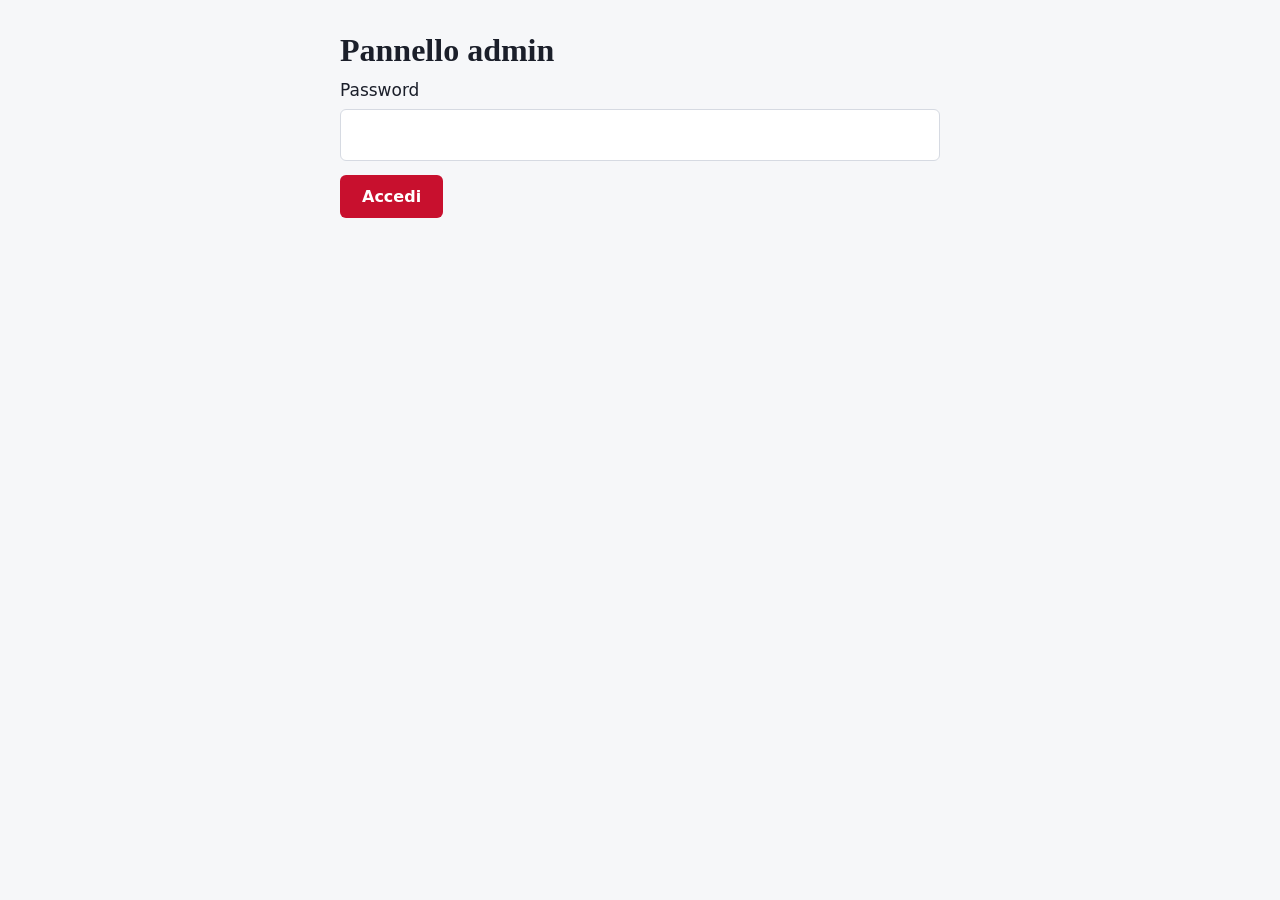
==== admin.html @ 98300fef "Add files via upload" ====
<!DOCTYPE html>
<html lang="it"><head><meta charset="utf-8">
<meta name="viewport" content="width=device-width,initial-scale=1">
<meta name="robots" content="noindex">
<title>Pannello admin</title><link rel="stylesheet" href="style.css"></head>
<body><main>
<h1>Pannello admin</h1>
<section id="login">
  <label for="pw">Password</label>
  <input id="pw" type="password" autocomplete="current-password">
  <button id="enter">Accedi</button>
  <div id="loginMsg" aria-live="polite"></div>
</section>
<section id="panel" hidden>
  <label for="code">Codice da verificare</label>
  <input id="code" type="text" autocomplete="off" placeholder="XXXX-XXXX">
  <button id="check">Verifica e segna come usato</button>
  <div id="res" aria-live="polite"></div>
</section>
</main>
<script>
const API = "https://steep-haze-2da0.cloudflare-vbmev.workers.dev"; // <-- il tuo URL Worker
const $ = (id) => document.getElementById(id);
let password = "";
const call = (path, body) => fetch(API + path, {
  method: body ? "POST" : "GET",
  headers: { "Authorization": "Bearer " + password, "Content-Type": "application/json" },
  body: body ? JSON.stringify(body) : undefined });
const show = (el, cls, text) => { el.innerHTML = `<p class="msg ${cls}"></p>`; el.firstChild.textContent = text; };

$("enter").onclick = async () => {
  password = $("pw").value;
  try {
    const r = await call("/api/admin/check");
    if (!r.ok) return show($("loginMsg"), "ko", "Password errata.");
    $("login").hidden = true; $("panel").hidden = false;
    $("code").value = decodeURIComponent(location.hash.slice(1)); // precompilato dal QR
  } catch { show($("loginMsg"), "ko", "Server non raggiungibile."); }
};
$("pw").onkeydown = (e) => { if (e.key === "Enter") $("enter").click(); };

$("check").onclick = async () => {
  try {
    const r = await call("/api/admin/verify", { code: $("code").value });
    if (r.status === 401) return show($("res"), "ko", "Sessione scaduta: ricarica la pagina.");
    const d = await r.json();
    if (d.status === "valid") show($("res"), "ok", `Codice valido (${d.code}). Ora è segnato come usato.`);
    else if (d.status === "used") show($("res"), "ko", `Codice già usato il ${new Date(d.used).toLocaleString("it-IT")}.`);
    else show($("res"), "ko", "Codice non valido.");
  } catch { show($("res"), "ko", "Server non raggiungibile."); }
};
</script></body></html>
---- style.css ----
:root{--ink:#1b1f2a;--paper:#f6f7f9;--line:#d6dae2;--red:#c8102e;--ok:#17653a}
*{box-sizing:border-box}
body{margin:0;background:var(--paper);color:var(--ink);font:17px/1.55 system-ui,sans-serif}
main{max-width:640px;margin:0 auto;padding:32px 20px 64px}
h1{font:700 2rem/1.15 Georgia,serif;margin:0 0 8px}
p.lead{margin:0 0 28px;color:#4a5160}
fieldset{border:0;border-left:3px solid var(--line);margin:0 0 24px;padding:0 0 0 16px}
legend{font-weight:600;padding:0;margin-bottom:8px;float:left;width:100%}
fieldset label{display:block;clear:both;padding:6px 0;cursor:pointer}
input[type=radio]{accent-color:var(--red);margin-right:8px}
button{background:var(--red);color:#fff;border:0;border-radius:6px;padding:12px 22px;font:600 1rem system-ui;cursor:pointer}
button:focus-visible,input:focus-visible{outline:3px solid var(--ink);outline-offset:2px}
input[type=password],input[type=text]{width:100%;padding:12px;font:inherit;border:1px solid var(--line);border-radius:6px;margin:6px 0 14px}
.code{font:700 2.2rem/1 ui-monospace,monospace;letter-spacing:.12em;border-left:4px solid var(--red);padding:6px 0 6px 16px;margin:16px 0}
.msg{margin:20px 0;padding:14px 16px;border-radius:6px;background:#fff;border:1px solid var(--line)}
.ok{border-color:var(--ok);color:var(--ok)}.ko{border-color:var(--red);color:var(--red)}
#qr{margin:16px 0}
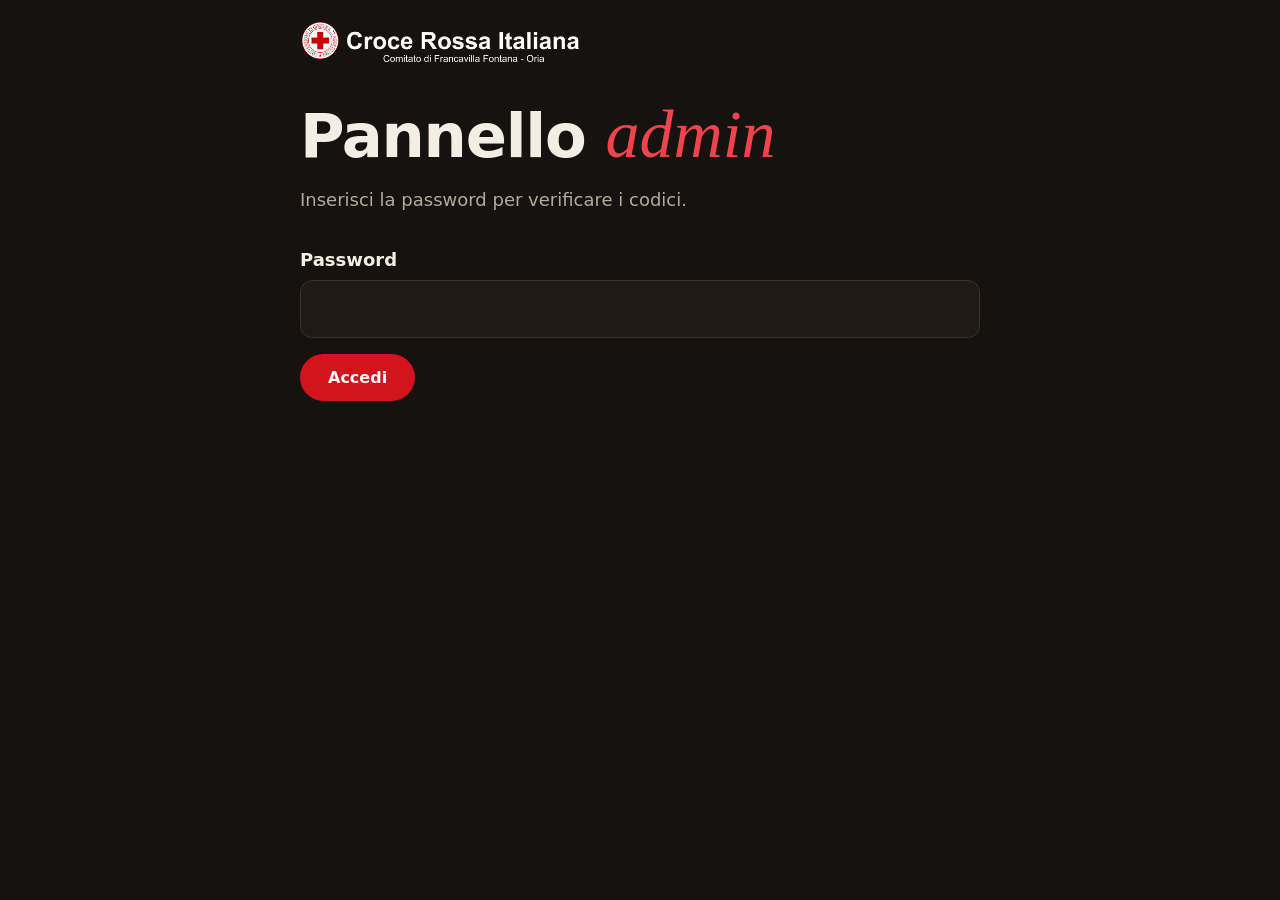
==== commit 7e24c3d4: "Add files via upload" ====
--- a/admin.html
+++ b/admin.html
@@ -1,52 +1,72 @@
 <!DOCTYPE html>
 <html lang="it"><head><meta charset="utf-8">
 <meta name="viewport" content="width=device-width,initial-scale=1">
+<meta name="theme-color" content="#16120f">
 <meta name="robots" content="noindex">
-<title>Pannello admin</title><link rel="stylesheet" href="style.css"></head>
-<body><main>
-<h1>Pannello admin</h1>
+<title>Pannello admin · Quiz sull'HIV</title>
+<link rel="stylesheet" href="style.css">
+</head>
+<body>
+<header class="top"><img src="logo.png" alt="Croce Rossa Italiana - Comitato di Francavilla Fontana - Oria"></header>
+<main>
+<h1>Pannello <em>admin</em></h1>
+
 <section id="login">
-  <label for="pw">Password</label>
+  <p class="lead">Inserisci la password per verificare i codici.</p>
+  <label class="field" for="pw">Password</label>
   <input id="pw" type="password" autocomplete="current-password">
   <button id="enter">Accedi</button>
-  <div id="loginMsg" aria-live="polite"></div>
+  <div id="loginMsg" aria-live="polite" style="margin-top:18px"></div>
 </section>
+
 <section id="panel" hidden>
-  <label for="code">Codice da verificare</label>
+  <p class="lead">Inserisci il codice e premi il pulsante: se è valido viene segnato come usato.</p>
+  <label class="field" for="code">Codice da verificare</label>
   <input id="code" type="text" autocomplete="off" placeholder="XXXX-XXXX">
-  <button id="check">Verifica e segna come usato</button>
-  <div id="res" aria-live="polite"></div>
+  <button id="check">Verifica codice</button>
+  <div id="res" aria-live="polite" style="margin-top:18px"></div>
 </section>
 </main>
 <script>
-const API = "https://steep-haze-2da0.cloudflare-vbmev.workers.dev"; // <-- il tuo URL Worker
+const API = "https://steep-haze-2da0.cloudflare-vbmev.workers.dev";
 const $ = (id) => document.getElementById(id);
 let password = "";
 const call = (path, body) => fetch(API + path, {
   method: body ? "POST" : "GET",
   headers: { "Authorization": "Bearer " + password, "Content-Type": "application/json" },
   body: body ? JSON.stringify(body) : undefined });
-const show = (el, cls, text) => { el.innerHTML = `<p class="msg ${cls}"></p>`; el.firstChild.textContent = text; };
+const show = (el, cls, text) => { el.innerHTML = '<p class="msg ' + cls + '"></p>'; el.firstChild.textContent = text; };
+
+// Testo da mostrare quando il server rifiuta l'accesso (password errata o blocco temporaneo)
+async function denied(r) {
+  const d = await r.json().catch(() => ({}));
+  const min = Math.max(1, Math.ceil((d.retryAfter || 0) / 60));
+  if (r.status === 429) return "Troppi tentativi errati: accesso bloccato. Riprova tra circa " + min + " minuti.";
+  if (d.left === 0) return "Password errata. Accesso bloccato per circa " + min + " minuti.";
+  return "Password errata. Tentativi rimasti: " + d.left + ".";
+}
 
 $("enter").onclick = async () => {
   password = $("pw").value;
   try {
     const r = await call("/api/admin/check");
-    if (!r.ok) return show($("loginMsg"), "ko", "Password errata.");
+    if (!r.ok) return show($("loginMsg"), "ko", await denied(r));
     $("login").hidden = true; $("panel").hidden = false;
     $("code").value = decodeURIComponent(location.hash.slice(1)); // precompilato dal QR
   } catch { show($("loginMsg"), "ko", "Server non raggiungibile."); }
 };
 $("pw").onkeydown = (e) => { if (e.key === "Enter") $("enter").click(); };
+$("code").onkeydown = (e) => { if (e.key === "Enter") $("check").click(); };
 
 $("check").onclick = async () => {
   try {
     const r = await call("/api/admin/verify", { code: $("code").value });
-    if (r.status === 401) return show($("res"), "ko", "Sessione scaduta: ricarica la pagina.");
+    if (r.status === 401 || r.status === 429) return show($("res"), "ko", await denied(r));
     const d = await r.json();
-    if (d.status === "valid") show($("res"), "ok", `Codice valido (${d.code}). Ora è segnato come usato.`);
-    else if (d.status === "used") show($("res"), "ko", `Codice già usato il ${new Date(d.used).toLocaleString("it-IT")}.`);
+    if (d.status === "valid") show($("res"), "ok", "Codice valido (" + d.code + "). Ora è segnato come usato.");
+    else if (d.status === "used") show($("res"), "ko", "Codice già usato il " + new Date(d.used).toLocaleString("it-IT") + ".");
     else show($("res"), "ko", "Codice non valido.");
   } catch { show($("res"), "ko", "Server non raggiungibile."); }
 };
-</script></body></html>
+</script>
+</body></html>
--- a/style.css
+++ b/style.css
@@ -1,17 +1,56 @@
-:root{--ink:#1b1f2a;--paper:#f6f7f9;--line:#d6dae2;--red:#c8102e;--ok:#17653a}
+:root{
+  --bg:#16120f;--panel:#201a16;--line:#3b332b;
+  --ink:#f4ede3;--mute:#b5a999;
+  --red:#d3141f;--red-hi:#f0434b;--ok:#6fcf97;
+}
 *{box-sizing:border-box}
-body{margin:0;background:var(--paper);color:var(--ink);font:17px/1.55 system-ui,sans-serif}
-main{max-width:640px;margin:0 auto;padding:32px 20px 64px}
-h1{font:700 2rem/1.15 Georgia,serif;margin:0 0 8px}
-p.lead{margin:0 0 28px;color:#4a5160}
-fieldset{border:0;border-left:3px solid var(--line);margin:0 0 24px;padding:0 0 0 16px}
-legend{font-weight:600;padding:0;margin-bottom:8px;float:left;width:100%}
-fieldset label{display:block;clear:both;padding:6px 0;cursor:pointer}
-input[type=radio]{accent-color:var(--red);margin-right:8px}
-button{background:var(--red);color:#fff;border:0;border-radius:6px;padding:12px 22px;font:600 1rem system-ui;cursor:pointer}
+html{background:var(--bg)}
+body{margin:0;background:var(--bg);color:var(--ink);
+  font:18px/1.55 system-ui,-apple-system,"Segoe UI",Roboto,"Helvetica Neue",Arial,sans-serif;min-height:100vh}
+.top{padding:20px 20px 0;max-width:720px;margin:0 auto}
+.top img{display:block;height:44px;width:auto;max-width:100%}
+main{max-width:720px;margin:0 auto;padding:36px 20px 72px}
+h1{font:800 clamp(2.3rem,8vw,3.8rem)/1.02 system-ui,-apple-system,"Segoe UI",Roboto,"Helvetica Neue",Arial,sans-serif;letter-spacing:-.02em;margin:0 0 18px}
+h1 em{font:italic 400 1.12em/1 Georgia,"Times New Roman",serif;color:var(--red-hi);letter-spacing:0}
+.lead{color:var(--mute);margin:0 0 32px;max-width:52ch}
+[hidden]{display:none!important}
+
+/* quiz: una domanda per volta */
+.meta{display:flex;justify-content:space-between;color:var(--mute);font-size:.95rem;margin-bottom:10px}
+.progress{height:4px;background:var(--line);border-radius:4px;overflow:hidden;margin-bottom:34px}
+.progress i{display:block;height:100%;width:0;background:var(--red);transition:width .25s}
+.qtext{font-family:inherit;font-weight:700;font-size:clamp(1.4rem,4.6vw,1.9rem);line-height:1.25;margin:0 0 24px}
+.opts label{display:block;position:relative;border:1px solid var(--line);background:var(--panel);
+  border-radius:14px;padding:16px 18px 16px 52px;margin:0 0 12px;cursor:pointer;
+  transition:border-color .15s,background .15s}
+.opts label:hover{border-color:var(--mute)}
+.opts input{position:absolute;left:18px;top:50%;width:20px;height:20px;margin:-10px 0 0;accent-color:var(--red)}
+.opts label:has(input:checked){border-color:var(--red-hi);background:#2a1c1a}
+.opts label:has(input:focus-visible){outline:3px solid var(--ink);outline-offset:2px}
+
+.actions{display:flex;gap:12px;align-items:center;margin-top:28px}
+button{font-family:inherit;font-weight:700;font-size:1rem;border:0;border-radius:999px;padding:14px 28px;cursor:pointer;
+  background:var(--red);color:#fff}
+button:hover:not(:disabled){background:var(--red-hi)}
+button:disabled{opacity:.4;cursor:not-allowed}
+button.ghost{background:transparent;color:var(--ink);border:1px solid var(--line)}
+button.ghost:hover{border-color:var(--mute);background:transparent}
 button:focus-visible,input:focus-visible{outline:3px solid var(--ink);outline-offset:2px}
-input[type=password],input[type=text]{width:100%;padding:12px;font:inherit;border:1px solid var(--line);border-radius:6px;margin:6px 0 14px}
-.code{font:700 2.2rem/1 ui-monospace,monospace;letter-spacing:.12em;border-left:4px solid var(--red);padding:6px 0 6px 16px;margin:16px 0}
-.msg{margin:20px 0;padding:14px 16px;border-radius:6px;background:#fff;border:1px solid var(--line)}
-.ok{border-color:var(--ok);color:var(--ok)}.ko{border-color:var(--red);color:var(--red)}
-#qr{margin:16px 0}
+
+/* risultato e codice */
+.msg{margin:0 0 22px;padding:16px 18px;border-radius:14px;border:1px solid var(--line);background:var(--panel)}
+.msg.ok{border-color:var(--ok);color:var(--ok)}
+.msg.ko{border-color:var(--red-hi);color:#ffb3b7}
+.code{font:700 clamp(2rem,9vw,3rem)/1 ui-monospace,"SFMono-Regular",Menlo,monospace;letter-spacing:.1em;
+  border-left:5px solid var(--red);padding:8px 0 8px 18px;margin:8px 0 26px;word-break:break-all}
+.qr{display:inline-block;background:#fff;padding:14px;border-radius:14px}
+.qr svg{display:block;max-width:100%;height:auto}
+.hint{color:var(--mute);font-size:.95rem;margin-top:14px;max-width:46ch}
+
+/* admin */
+label.field{display:block;font-weight:600;margin-bottom:6px}
+input[type=password],input[type=text]{width:100%;padding:14px 16px;font:inherit;color:var(--ink);
+  background:var(--panel);border:1px solid var(--line);border-radius:12px;margin-bottom:16px}
+input[type=password]:focus,input[type=text]:focus{border-color:var(--red-hi)}
+
+@media (prefers-reduced-motion:reduce){*{transition:none!important}}
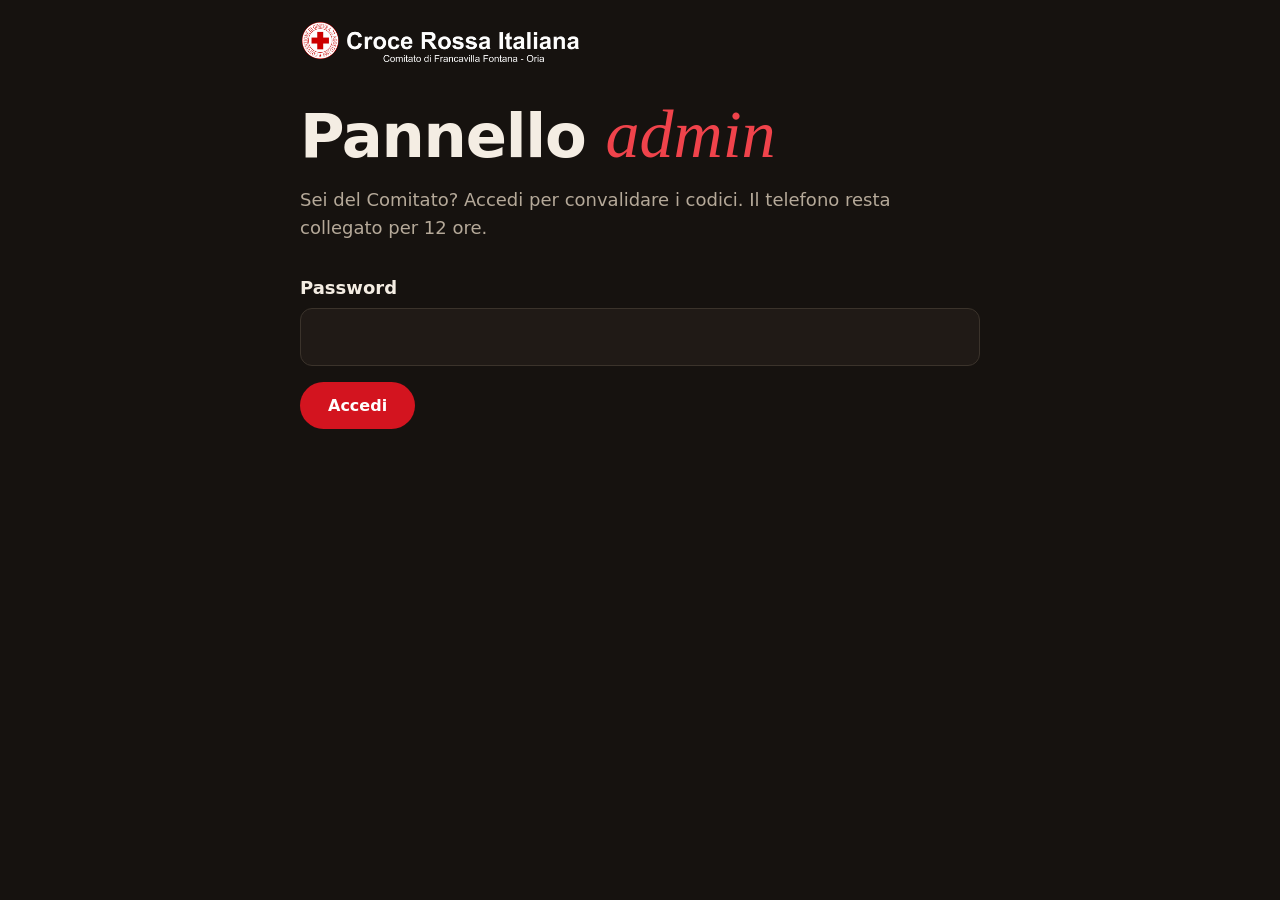
==== commit 99c618d3: "Add files via upload" ====
--- a/admin.html
+++ b/admin.html
@@ -11,8 +11,13 @@
 <main>
 <h1>Pannello <em>admin</em></h1>
 
-<section id="login">
-  <p class="lead">Inserisci la password per verificare i codici.</p>
+<!-- Stato del codice scansionato, visibile a chiunque (sola lettura: non lo consuma) -->
+<section id="status" hidden>
+  <div id="statusMsg" aria-live="polite"></div>
+</section>
+
+<section id="login" hidden>
+  <p class="lead">Sei del Comitato? Accedi per convalidare i codici. Il telefono resta collegato per 12 ore.</p>
   <label class="field" for="pw">Password</label>
   <input id="pw" type="password" autocomplete="current-password">
   <button id="enter">Accedi</button>
@@ -20,22 +25,45 @@
 </section>
 
 <section id="panel" hidden>
-  <p class="lead">Inserisci il codice e premi il pulsante: se è valido viene segnato come usato.</p>
-  <label class="field" for="code">Codice da verificare</label>
+  <p class="lead">Collegato. Scansionando il QR di un codice, questo viene convalidato subito e segnato come usato. Puoi anche scriverlo qui sotto.</p>
+  <div id="res" aria-live="polite"></div>
+  <label class="field" for="code">Codice da convalidare</label>
   <input id="code" type="text" autocomplete="off" placeholder="XXXX-XXXX">
-  <button id="check">Verifica codice</button>
-  <div id="res" aria-live="polite" style="margin-top:18px"></div>
+  <div class="actions" style="margin-top:0">
+    <button id="check">Convalida codice</button>
+    <button id="logout" class="ghost">Esci</button>
+  </div>
 </section>
 </main>
 <script>
 const API = "https://steep-haze-2da0.cloudflare-vbmev.workers.dev";
 const $ = (id) => document.getElementById(id);
-let password = "";
-const call = (path, body) => fetch(API + path, {
+
+// Il telefono ricorda solo un "gettone" di sessione (12 ore), mai la password.
+const saved = {
+  get() { try { return localStorage.getItem("adminToken") || ""; } catch { return ""; } },
+  set(v) { try { localStorage.setItem("adminToken", v); } catch {} },
+  clear() { try { localStorage.removeItem("adminToken"); } catch {} }
+};
+let token = saved.get();
+let pendingCode = ""; // codice arrivato dal QR (#CODICE)
+try { pendingCode = decodeURIComponent(location.hash.slice(1)); } catch {}
+
+const api = (path, body) => fetch(API + path, {
   method: body ? "POST" : "GET",
-  headers: { "Authorization": "Bearer " + password, "Content-Type": "application/json" },
+  headers: Object.assign({ "Content-Type": "application/json" }, token ? { Authorization: "Bearer " + token } : {}),
   body: body ? JSON.stringify(body) : undefined });
 const show = (el, cls, text) => { el.innerHTML = '<p class="msg ' + cls + '"></p>'; el.firstChild.textContent = text; };
+const forget = () => { token = ""; saved.clear(); };
+const clearHash = () => { pendingCode = ""; history.replaceState(null, "", location.pathname + location.search); };
+
+function showCode(el, d, asAdmin) {
+  if (d.status === "valid")
+    show(el, "ok", asAdmin ? "Codice valido (" + d.code + "). Ora è segnato come usato." : "Codice valido: non ancora utilizzato.");
+  else if (d.status === "used")
+    show(el, "ko", "Codice già utilizzato il " + new Date(d.used).toLocaleString("it-IT") + ".");
+  else show(el, "ko", "Codice non valido.");
+}
 
 // Testo da mostrare quando il server rifiuta l'accesso (password errata o blocco temporaneo)
 async function denied(r) {
@@ -46,27 +74,59 @@
   return "Password errata. Tentativi rimasti: " + d.left + ".";
 }
 
+// Chi non e' collegato vede solo lo stato del codice, senza consumarlo
+async function publicStatus() {
+  $("status").hidden = false;
+  try { showCode($("statusMsg"), await (await api("/api/status", { code: pendingCode })).json(), false); }
+  catch { show($("statusMsg"), "ko", "Server non raggiungibile."); }
+}
+
+function showLogin(msg) {
+  $("panel").hidden = true; $("login").hidden = false;
+  if (msg) show($("loginMsg"), "ko", msg);
+  if (pendingCode) publicStatus();
+}
+
+async function verify(code) {
+  try {
+    const r = await api("/api/admin/verify", { code });
+    if (r.status === 401) { forget(); pendingCode = code; return showLogin("Sessione scaduta: accedi di nuovo."); }
+    showCode($("res"), await r.json(), true);
+  } catch { show($("res"), "ko", "Server non raggiungibile."); }
+}
+
+function enterPanel() {
+  $("login").hidden = true; $("status").hidden = true; $("panel").hidden = false;
+  if (pendingCode) { // scansione del QR da un telefono collegato: convalida subito
+    const c = pendingCode; $("code").value = c; clearHash(); verify(c);
+  }
+}
+
 $("enter").onclick = async () => {
-  password = $("pw").value;
   try {
-    const r = await call("/api/admin/check");
+    const r = await api("/api/admin/login", { password: $("pw").value });
     if (!r.ok) return show($("loginMsg"), "ko", await denied(r));
-    $("login").hidden = true; $("panel").hidden = false;
-    $("code").value = decodeURIComponent(location.hash.slice(1)); // precompilato dal QR
+    token = (await r.json()).token; saved.set(token); $("pw").value = "";
+    enterPanel();
   } catch { show($("loginMsg"), "ko", "Server non raggiungibile."); }
 };
 $("pw").onkeydown = (e) => { if (e.key === "Enter") $("enter").click(); };
+$("check").onclick = () => verify($("code").value);
 $("code").onkeydown = (e) => { if (e.key === "Enter") $("check").click(); };
+$("logout").onclick = async () => { try { await api("/api/admin/logout", {}); } catch {} forget(); location.reload(); };
 
-$("check").onclick = async () => {
-  try {
-    const r = await call("/api/admin/verify", { code: $("code").value });
-    if (r.status === 401 || r.status === 429) return show($("res"), "ko", await denied(r));
-    const d = await r.json();
-    if (d.status === "valid") show($("res"), "ok", "Codice valido (" + d.code + "). Ora è segnato come usato.");
-    else if (d.status === "used") show($("res"), "ko", "Codice già usato il " + new Date(d.used).toLocaleString("it-IT") + ".");
-    else show($("res"), "ko", "Codice non valido.");
-  } catch { show($("res"), "ko", "Server non raggiungibile."); }
-};
+// Se la pagina e' gia' aperta e scansioni un altro QR, il nuovo codice arriva solo nell'indirizzo: ricarico.
+window.addEventListener("hashchange", () => { if (location.hash.length > 1) location.reload(); });
+
+(async () => {
+  if (token) {
+    try {
+      const d = await (await api("/api/session")).json();
+      if (d.ok) return enterPanel();
+      forget(); // sessione scaduta o chiusa
+    } catch { /* server non raggiungibile: tengo il gettone */ }
+  }
+  showLogin();
+})();
 </script>
 </body></html>
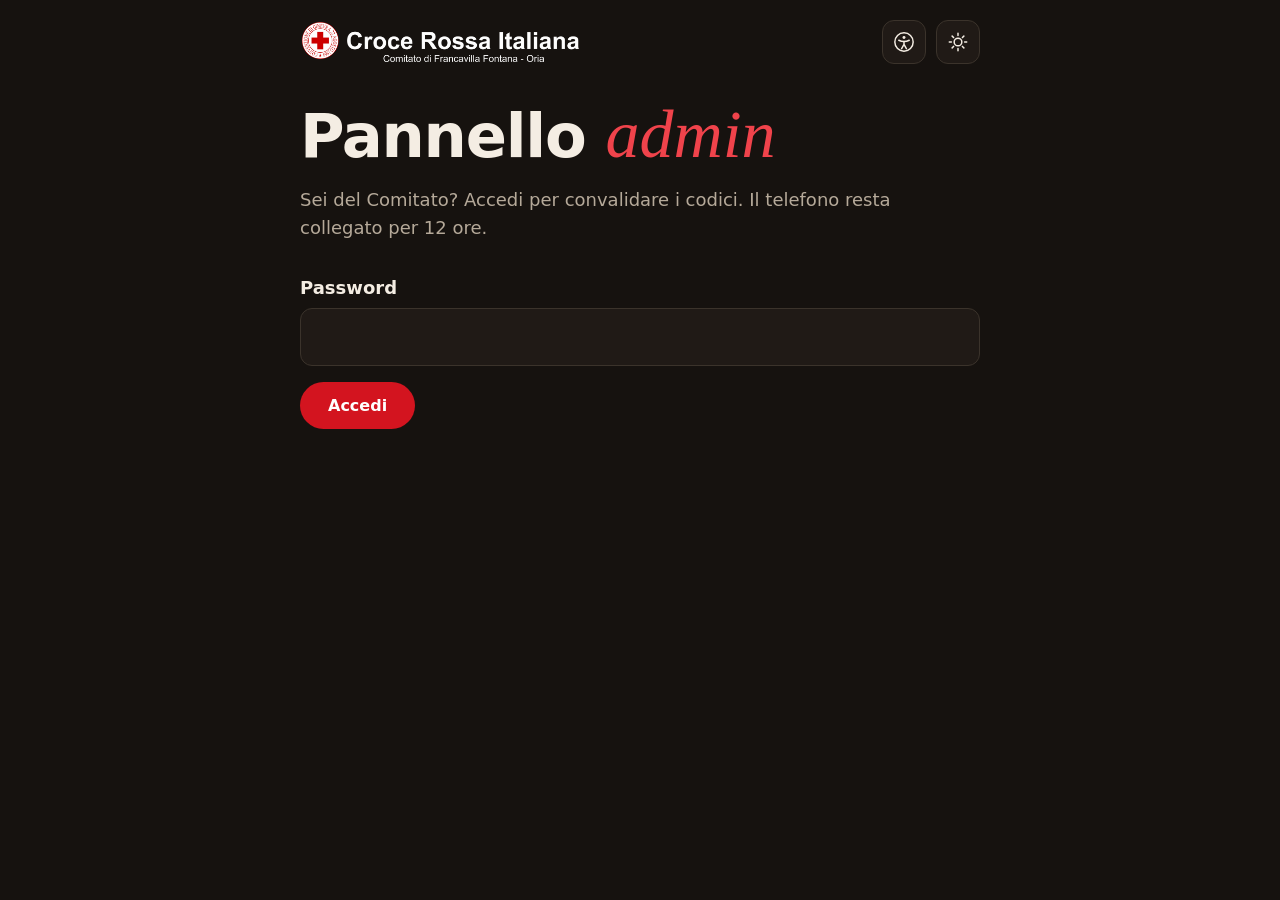
==== commit c4052c27: "Add files via upload" ====
--- a/admin.html
+++ b/admin.html
@@ -1,19 +1,41 @@
 <!DOCTYPE html>
 <html lang="it"><head><meta charset="utf-8">
+<meta http-equiv="Content-Security-Policy" content="default-src 'none'; script-src 'self'; style-src 'self'; img-src 'self'; connect-src https://steep-haze-2da0.cloudflare-vbmev.workers.dev; base-uri 'none'; form-action 'none'">
 <meta name="viewport" content="width=device-width,initial-scale=1">
 <meta name="theme-color" content="#16120f">
 <meta name="robots" content="noindex">
 <title>Pannello admin · Quiz sull'HIV</title>
+<script src="theme.js"></script>
 <link rel="stylesheet" href="style.css">
 </head>
 <body>
-<header class="top"><img src="logo.png" alt="Croce Rossa Italiana - Comitato di Francavilla Fontana - Oria"></header>
+<header class="top">
+  <img id="logo" src="logo.png" data-logo-dark="logo.png" data-logo-light="logo-rosso.png" alt="Croce Rossa Italiana - Comitato di Francavilla Fontana - Oria">
+  <div class="topbtns">
+    <button id="btnA11y" class="topbtn" type="button" aria-pressed="false" aria-label="Alto contrasto e testo più spazioso" title="Alto contrasto">
+      <svg viewBox="0 0 24 24" fill="none" stroke="currentColor" stroke-width="1.6" stroke-linecap="round" stroke-linejoin="round" aria-hidden="true" focusable="false">
+        <circle cx="12" cy="12" r="10"></circle>
+        <circle cx="12" cy="7" r="1.6" fill="currentColor" stroke="none"></circle>
+        <path d="M6.3 10.1c1.7.9 3.7 1.4 5.7 1.4s4-.5 5.7-1.4"></path>
+        <path d="M12 11.5v3.2l-2.6 4.6M12 14.7l2.6 4.6"></path>
+      </svg>
+    </button>
+    <button id="btnLight" class="topbtn" type="button" aria-pressed="false" aria-label="Modalità chiara" title="Modalità chiara">
+      <svg viewBox="0 0 24 24" fill="none" stroke="currentColor" stroke-width="1.6" stroke-linecap="round" stroke-linejoin="round" aria-hidden="true" focusable="false">
+        <circle cx="12" cy="12" r="4.2"></circle>
+        <path d="M12 2.5v2.3M12 19.2v2.3M21.5 12h-2.3M4.8 12H2.5M18.4 5.6l-1.6 1.6M7.2 16.8l-1.6 1.6M18.4 18.4l-1.6-1.6M7.2 7.2 5.6 5.6"></path>
+      </svg>
+    </button>
+  </div>
+</header>
 <main>
 <h1>Pannello <em>admin</em></h1>
 
-<!-- Stato del codice scansionato, visibile a chiunque (sola lettura: non lo consuma) -->
+<!-- Stato del codice scansionato, visibile a chiunque (sola lettura: non lo consuma). Non si rivela da solo: serve un tocco. -->
 <section id="status" hidden>
-  <div id="statusMsg" aria-live="polite"></div>
+  <p class="lead">Hai aperto un codice da un QR. Puoi controllare se è ancora valido, senza consumarlo.</p>
+  <button id="statusCheck">Verifica il codice</button>
+  <div id="statusMsg" aria-live="polite" class="mt18"></div>
 </section>
 
 <section id="login" hidden>
@@ -21,112 +43,19 @@
   <label class="field" for="pw">Password</label>
   <input id="pw" type="password" autocomplete="current-password">
   <button id="enter">Accedi</button>
-  <div id="loginMsg" aria-live="polite" style="margin-top:18px"></div>
+  <div id="loginMsg" aria-live="polite" class="mt18"></div>
 </section>
 
 <section id="panel" hidden>
-  <p class="lead">Collegato. Scansionando il QR di un codice, questo viene convalidato subito e segnato come usato. Puoi anche scriverlo qui sotto.</p>
+  <p class="lead">Collegato. Scansionando un QR, il codice arriva già scritto qui sotto: premi Convalida per confermarlo e segnarlo come usato. Puoi anche scriverlo a mano.</p>
   <div id="res" aria-live="polite"></div>
   <label class="field" for="code">Codice da convalidare</label>
   <input id="code" type="text" autocomplete="off" placeholder="XXXX-XXXX">
-  <div class="actions" style="margin-top:0">
+  <div class="actions flush">
     <button id="check">Convalida codice</button>
     <button id="logout" class="ghost">Esci</button>
   </div>
 </section>
 </main>
-<script>
-const API = "https://steep-haze-2da0.cloudflare-vbmev.workers.dev";
-const $ = (id) => document.getElementById(id);
-
-// Il telefono ricorda solo un "gettone" di sessione (12 ore), mai la password.
-const saved = {
-  get() { try { return localStorage.getItem("adminToken") || ""; } catch { return ""; } },
-  set(v) { try { localStorage.setItem("adminToken", v); } catch {} },
-  clear() { try { localStorage.removeItem("adminToken"); } catch {} }
-};
-let token = saved.get();
-let pendingCode = ""; // codice arrivato dal QR (#CODICE)
-try { pendingCode = decodeURIComponent(location.hash.slice(1)); } catch {}
-
-const api = (path, body) => fetch(API + path, {
-  method: body ? "POST" : "GET",
-  headers: Object.assign({ "Content-Type": "application/json" }, token ? { Authorization: "Bearer " + token } : {}),
-  body: body ? JSON.stringify(body) : undefined });
-const show = (el, cls, text) => { el.innerHTML = '<p class="msg ' + cls + '"></p>'; el.firstChild.textContent = text; };
-const forget = () => { token = ""; saved.clear(); };
-const clearHash = () => { pendingCode = ""; history.replaceState(null, "", location.pathname + location.search); };
-
-function showCode(el, d, asAdmin) {
-  if (d.status === "valid")
-    show(el, "ok", asAdmin ? "Codice valido (" + d.code + "). Ora è segnato come usato." : "Codice valido: non ancora utilizzato.");
-  else if (d.status === "used")
-    show(el, "ko", "Codice già utilizzato il " + new Date(d.used).toLocaleString("it-IT") + ".");
-  else show(el, "ko", "Codice non valido.");
-}
-
-// Testo da mostrare quando il server rifiuta l'accesso (password errata o blocco temporaneo)
-async function denied(r) {
-  const d = await r.json().catch(() => ({}));
-  const min = Math.max(1, Math.ceil((d.retryAfter || 0) / 60));
-  if (r.status === 429) return "Troppi tentativi errati: accesso bloccato. Riprova tra circa " + min + " minuti.";
-  if (d.left === 0) return "Password errata. Accesso bloccato per circa " + min + " minuti.";
-  return "Password errata. Tentativi rimasti: " + d.left + ".";
-}
-
-// Chi non e' collegato vede solo lo stato del codice, senza consumarlo
-async function publicStatus() {
-  $("status").hidden = false;
-  try { showCode($("statusMsg"), await (await api("/api/status", { code: pendingCode })).json(), false); }
-  catch { show($("statusMsg"), "ko", "Server non raggiungibile."); }
-}
-
-function showLogin(msg) {
-  $("panel").hidden = true; $("login").hidden = false;
-  if (msg) show($("loginMsg"), "ko", msg);
-  if (pendingCode) publicStatus();
-}
-
-async function verify(code) {
-  try {
-    const r = await api("/api/admin/verify", { code });
-    if (r.status === 401) { forget(); pendingCode = code; return showLogin("Sessione scaduta: accedi di nuovo."); }
-    showCode($("res"), await r.json(), true);
-  } catch { show($("res"), "ko", "Server non raggiungibile."); }
-}
-
-function enterPanel() {
-  $("login").hidden = true; $("status").hidden = true; $("panel").hidden = false;
-  if (pendingCode) { // scansione del QR da un telefono collegato: convalida subito
-    const c = pendingCode; $("code").value = c; clearHash(); verify(c);
-  }
-}
-
-$("enter").onclick = async () => {
-  try {
-    const r = await api("/api/admin/login", { password: $("pw").value });
-    if (!r.ok) return show($("loginMsg"), "ko", await denied(r));
-    token = (await r.json()).token; saved.set(token); $("pw").value = "";
-    enterPanel();
-  } catch { show($("loginMsg"), "ko", "Server non raggiungibile."); }
-};
-$("pw").onkeydown = (e) => { if (e.key === "Enter") $("enter").click(); };
-$("check").onclick = () => verify($("code").value);
-$("code").onkeydown = (e) => { if (e.key === "Enter") $("check").click(); };
-$("logout").onclick = async () => { try { await api("/api/admin/logout", {}); } catch {} forget(); location.reload(); };
-
-// Se la pagina e' gia' aperta e scansioni un altro QR, il nuovo codice arriva solo nell'indirizzo: ricarico.
-window.addEventListener("hashchange", () => { if (location.hash.length > 1) location.reload(); });
-
-(async () => {
-  if (token) {
-    try {
-      const d = await (await api("/api/session")).json();
-      if (d.ok) return enterPanel();
-      forget(); // sessione scaduta o chiusa
-    } catch { /* server non raggiungibile: tengo il gettone */ }
-  }
-  showLogin();
-})();
-</script>
+<script src="admin.js"></script>
 </body></html>
--- a/style.css
+++ b/style.css
@@ -2,13 +2,32 @@
   --bg:#16120f;--panel:#201a16;--line:#3b332b;
   --ink:#f4ede3;--mute:#b5a999;
   --red:#d3141f;--red-hi:#f0434b;--ok:#6fcf97;
+  --sel-bg:#2a1c1a;--ko-ink:#ffb3b7;--dirty-ink:#ffd28a;
 }
+/* modalita' chiara */
+html.light{
+  --bg:#f7f3ec;--panel:#ffffff;--line:#e2d8c9;
+  --ink:#1c140f;--mute:#6e6255;
+  --red:#d3141f;--red-hi:#b2101a;--ok:#1f7a45;
+  --sel-bg:#fbe4e2;--ko-ink:#8a1620;--dirty-ink:#8a5a06;
+}
+/* alto contrasto e testo piu' spazioso */
+html.a11y{--mute:var(--ink)}
+html.a11y:not(.light){--line:#6b5d4e}
+html.a11y.light{--line:#c3b6a3}
+html.a11y body{letter-spacing:.02em;font-size:19px}
 *{box-sizing:border-box}
 html{background:var(--bg)}
 body{margin:0;background:var(--bg);color:var(--ink);
   font:18px/1.55 system-ui,-apple-system,"Segoe UI",Roboto,"Helvetica Neue",Arial,sans-serif;min-height:100vh}
-.top{padding:20px 20px 0;max-width:720px;margin:0 auto}
-.top img{display:block;height:44px;width:auto;max-width:100%}
+.top{padding:20px 20px 0;max-width:720px;margin:0 auto;display:flex;align-items:center;justify-content:space-between;gap:16px}
+.top img{display:block;height:44px;width:auto;max-width:55%}
+.topbtns{display:flex;gap:10px;flex:none}
+.topbtn{width:44px;height:44px;flex:none;padding:0;border-radius:12px;border:1px solid var(--line);
+  background:var(--panel);color:var(--ink);display:flex;align-items:center;justify-content:center}
+.topbtn svg{width:22px;height:22px;display:block}
+button.topbtn:hover:not(:disabled){background:var(--panel);border-color:var(--mute)}
+.topbtn[aria-pressed="true"]{border-color:var(--red-hi);color:var(--red-hi)}
 main{max-width:720px;margin:0 auto;padding:36px 20px 72px}
 h1{font:800 clamp(2.3rem,8vw,3.8rem)/1.02 system-ui,-apple-system,"Segoe UI",Roboto,"Helvetica Neue",Arial,sans-serif;letter-spacing:-.02em;margin:0 0 18px}
 h1 em{font:italic 400 1.12em/1 Georgia,"Times New Roman",serif;color:var(--red-hi);letter-spacing:0}
@@ -25,7 +44,7 @@
   transition:border-color .15s,background .15s}
 .opts label:hover{border-color:var(--mute)}
 .opts input{position:absolute;left:18px;top:50%;width:20px;height:20px;margin:-10px 0 0;accent-color:var(--red)}
-.opts label:has(input:checked){border-color:var(--red-hi);background:#2a1c1a}
+.opts label:has(input:checked){border-color:var(--red-hi);background:var(--sel-bg)}
 .opts label:has(input:focus-visible){outline:3px solid var(--ink);outline-offset:2px}
 
 .actions{display:flex;gap:12px;align-items:center;margin-top:28px}
@@ -37,15 +56,30 @@
 button.ghost:hover{border-color:var(--mute);background:transparent}
 button:focus-visible,input:focus-visible{outline:3px solid var(--ink);outline-offset:2px}
 
-/* risultato e codice */
+/* risultato */
 .msg{margin:0 0 22px;padding:16px 18px;border-radius:14px;border:1px solid var(--line);background:var(--panel)}
 .msg.ok{border-color:var(--ok);color:var(--ok)}
-.msg.ko{border-color:var(--red-hi);color:#ffb3b7}
-.code{font:700 clamp(2rem,9vw,3rem)/1 ui-monospace,"SFMono-Regular",Menlo,monospace;letter-spacing:.1em;
-  border-left:5px solid var(--red);padding:8px 0 8px 18px;margin:8px 0 26px;word-break:break-all}
-.qr{display:inline-block;background:#fff;padding:14px;border-radius:14px}
-.qr svg{display:block;max-width:100%;height:auto}
-.hint{color:var(--mute);font-size:.95rem;margin-top:14px;max-width:46ch}
+.msg.ko{border-color:var(--red-hi);color:var(--ko-ink)}
+.hint{color:var(--mute);font-size:.95rem;margin-top:16px;max-width:46ch}
+
+/* biglietto col codice */
+.ticket{max-width:360px;margin:0 auto;border-radius:24px;overflow:hidden;background:var(--panel);
+  box-shadow:0 24px 60px -24px rgba(0,0,0,.65);border:1px solid var(--line)}
+.ticket-top{background:linear-gradient(165deg,var(--red-hi),var(--red) 75%);color:#fff;
+  padding:20px 24px 18px;text-align:center}
+.ticket-logo{display:block;height:132px;width:auto;margin:0 auto 14px}
+.ticket-event{margin:0;font-weight:700;font-size:clamp(1.15rem,5.2vw,1.4rem);line-height:1.3}
+.ticket-perf{position:relative;height:0;border-top:2px dashed var(--line)}
+.ticket-perf .notch{position:absolute;top:50%;width:26px;height:26px;border-radius:50%;
+  background:var(--bg);transform:translateY(-50%)}
+.ticket-perf .notch-l{left:-13px}
+.ticket-perf .notch-r{right:-13px}
+.ticket-bottom{background:#fff;padding:30px 24px 26px;display:flex;flex-direction:column;align-items:center;text-align:center}
+.ticket-qr{display:inline-block;padding:4px}
+.ticket-qr svg{display:block;width:min(168px,48vw);height:auto}
+.ticket-code{margin-top:18px;font:700 clamp(1.5rem,7vw,2.1rem)/1 ui-monospace,"SFMono-Regular",Menlo,monospace;
+  letter-spacing:.08em;color:#1b1310;word-break:break-all}
+.ticket-note{margin:10px 0 0;font-size:.78rem;letter-spacing:.06em;text-transform:uppercase;color:#9a9086}
 
 /* admin */
 label.field{display:block;font-weight:600;margin-bottom:6px}
@@ -54,3 +88,32 @@
 input[type=password]:focus,input[type=text]:focus{border-color:var(--red-hi)}
 
 @media (prefers-reduced-motion:reduce){*{transition:none!important}}
+
+/* editor domande */
+input[type=number]{width:6rem;padding:12px 14px;font:inherit;color:var(--ink);background:var(--panel);
+  border:1px solid var(--line);border-radius:12px;margin:0 8px 0 0}
+input[type=number]:focus,textarea:focus,.optrow input[type=text]:focus{border-color:var(--red-hi)}
+textarea{display:block;width:100%;padding:12px 14px;font:inherit;color:var(--ink);background:var(--bg);
+  border:1px solid var(--line);border-radius:12px;resize:vertical;min-height:3.4em;margin-bottom:10px}
+.passbox{border:1px solid var(--line);background:var(--panel);border-radius:14px;padding:16px 18px;margin:0 0 22px}
+.passbox .field{margin-bottom:10px}
+.qcard{border:1px solid var(--line);background:var(--panel);border-radius:14px;padding:18px;margin:0 0 18px;min-width:0}
+.qhead{display:flex;flex-wrap:wrap;gap:10px;align-items:center;justify-content:space-between;margin-bottom:12px}
+.qtools{display:flex;gap:6px;flex-wrap:wrap}
+.optrow{display:flex;gap:10px;align-items:center;margin:0 0 10px}
+.optrow input[type=radio]{flex:none;width:22px;height:22px;accent-color:var(--red)}
+.optrow input[type=text]{flex:1;min-width:0;margin:0;padding:10px 12px;background:var(--bg)}
+button.small{padding:8px 14px;font-size:.9rem}
+button.danger{background:transparent;color:var(--ko-ink);border:1px solid var(--red-hi)}
+button.danger:hover:not(:disabled){background:var(--sel-bg)}
+.savebar{position:sticky;bottom:0;background:var(--bg);border-top:1px solid var(--line);
+  padding:14px 0;margin-top:26px;display:flex;gap:12px;flex-wrap:wrap;align-items:center}
+.state{color:var(--mute);font-size:.95rem;margin-left:auto}
+.state.dirty{color:var(--dirty-ink)}
+
+/* senza stili scritti dentro le pagine (richiesto dalla Content-Security-Policy) */
+.plain{border:0;padding:0;margin:0}
+legend.qtext{padding:0}
+.mt18{margin-top:18px}
+.mt22{margin-top:22px}
+.actions.flush{margin-top:0}
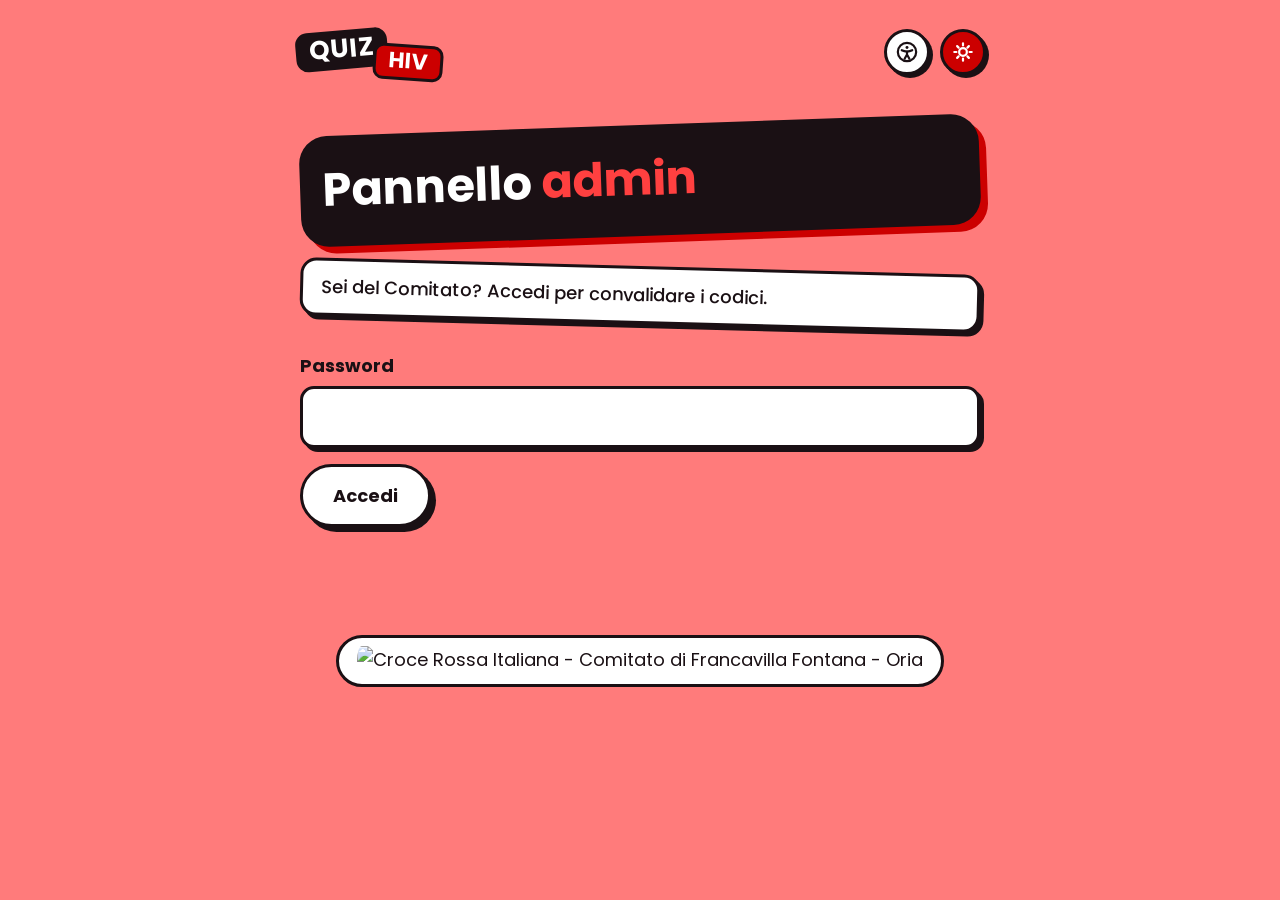
==== commit a0b42310: "Add files via upload" ====
--- a/admin.html
+++ b/admin.html
@@ -1,16 +1,18 @@
 <!DOCTYPE html>
 <html lang="it"><head><meta charset="utf-8">
-<meta http-equiv="Content-Security-Policy" content="default-src 'none'; script-src 'self'; style-src 'self'; img-src 'self'; connect-src https://steep-haze-2da0.cloudflare-vbmev.workers.dev; base-uri 'none'; form-action 'none'">
+<meta http-equiv="Content-Security-Policy" content="default-src 'none'; script-src 'self'; style-src 'self'; font-src 'self'; img-src 'self' https://steep-haze-2da0.cloudflare-vbmev.workers.dev; connect-src https://steep-haze-2da0.cloudflare-vbmev.workers.dev; base-uri 'none'; form-action 'none'">
 <meta name="viewport" content="width=device-width,initial-scale=1">
 <meta name="theme-color" content="#16120f">
 <meta name="robots" content="noindex">
 <title>Pannello admin · Quiz sull'HIV</title>
 <script src="theme.js"></script>
 <link rel="stylesheet" href="style.css">
+<link rel="stylesheet" href="nuova.css">
 </head>
 <body>
 <header class="top">
-  <img id="logo" src="logo.png" data-logo-dark="logo.png" data-logo-light="logo-rosso.png" alt="Croce Rossa Italiana - Comitato di Francavilla Fontana - Oria">
+  <div class="n-only n-sticker" aria-hidden="true"><b id="nWord1">QUIZ</b><b id="nWord2">HIV</b></div>
+  <img id="logo" src="https://steep-haze-2da0.cloudflare-vbmev.workers.dev/img/logo" data-logo-dark="https://steep-haze-2da0.cloudflare-vbmev.workers.dev/img/logo" data-logo-light="https://steep-haze-2da0.cloudflare-vbmev.workers.dev/img/logo-rosso" draggable="false" alt="Croce Rossa Italiana - Comitato di Francavilla Fontana - Oria">
   <div class="topbtns">
     <button id="btnA11y" class="topbtn" type="button" aria-pressed="false" aria-label="Alto contrasto e testo più spazioso" title="Alto contrasto">
       <svg viewBox="0 0 24 24" fill="none" stroke="currentColor" stroke-width="1.6" stroke-linecap="round" stroke-linejoin="round" aria-hidden="true" focusable="false">
@@ -29,7 +31,11 @@
   </div>
 </header>
 <main>
-<h1>Pannello <em>admin</em></h1>
+<h1 id="adminTitle">Pannello <em>admin</em></h1>
+
+<section id="maint" class="maint" hidden aria-live="polite">
+  <p class="lead">Il sito è in manutenzione: il pannello admin non è disponibile. Riprova più tardi.</p>
+</section>
 
 <!-- Stato del codice scansionato, visibile a chiunque (sola lettura: non lo consuma). Non si rivela da solo: serve un tocco. -->
 <section id="status" hidden>
@@ -39,7 +45,7 @@
 </section>
 
 <section id="login" hidden>
-  <p class="lead">Sei del Comitato? Accedi per convalidare i codici. Il telefono resta collegato per 12 ore.</p>
+  <p class="lead" id="loginLead">Sei del Comitato? Accedi per convalidare i codici.</p>
   <label class="field" for="pw">Password</label>
   <input id="pw" type="password" autocomplete="current-password">
   <button id="enter">Accedi</button>
@@ -47,15 +53,34 @@
 </section>
 
 <section id="panel" hidden>
-  <p class="lead">Collegato. Scansionando un QR, il codice arriva già scritto qui sotto: premi Convalida per confermarlo e segnarlo come usato. Puoi anche scriverlo a mano.</p>
-  <div id="res" aria-live="polite"></div>
-  <label class="field" for="code">Codice da convalidare</label>
-  <input id="code" type="text" autocomplete="off" placeholder="XXXX-XXXX">
-  <div class="actions flush">
-    <button id="check">Convalida codice</button>
+  <div id="verifyBox">
+    <p class="lead">Collegato. Scansionando un QR, il codice arriva già scritto qui sotto: premi Convalida per confermarlo e segnarlo come usato. Puoi anche scriverlo a mano.</p>
+    <div id="res" aria-live="polite"></div>
+    <label class="field" for="code">Codice da convalidare</label>
+    <input id="code" type="text" autocomplete="off" placeholder="XXXX-XXXX">
+    <div class="actions flush">
+      <button id="check">Convalida codice</button>
+    </div>
+  </div>
+  <!-- Modalita' classifica: al posto della convalida (o insieme, se il biglietto resta attivo) -->
+  <div id="boardBox" class="mt22" hidden>
+    <p class="lead" id="boardLead">Collegato. Qui sotto c'è la classifica completa.</p>
+    <div class="board" id="adminBoard" aria-live="polite"></div>
+    <div id="boardMsg" aria-live="polite"></div>
+    <div class="actions flush">
+      <button id="boardRefresh" class="ghost small" type="button">Aggiorna classifica</button>
+      <button id="boardClear" class="danger small" type="button">Elimina tutta la classifica</button>
+    </div>
+    <p class="hint">Ogni giocatore sparisce da solo 7 giorni dopo aver giocato. Cancellando un nickname (o tutta la classifica) quel nome torna libero e chi lo aveva può giocare di nuovo.</p>
+  </div>
+  <div id="res2" aria-live="polite"></div>
+  <div class="actions mt22">
     <button id="logout" class="ghost">Esci</button>
   </div>
 </section>
 </main>
+<footer class="n-only n-credit">
+  <img src="https://steep-haze-2da0.cloudflare-vbmev.workers.dev/img/logo" data-logo-dark="https://steep-haze-2da0.cloudflare-vbmev.workers.dev/img/logo" data-logo-light="https://steep-haze-2da0.cloudflare-vbmev.workers.dev/img/logo-rosso" draggable="false" alt="Croce Rossa Italiana - Comitato di Francavilla Fontana - Oria">
+</footer>
 <script src="admin.js"></script>
 </body></html>
--- a/style.css
+++ b/style.css
@@ -3,6 +3,7 @@
   --ink:#f4ede3;--mute:#b5a999;
   --red:#d3141f;--red-hi:#f0434b;--ok:#6fcf97;
   --sel-bg:#2a1c1a;--ko-ink:#ffb3b7;--dirty-ink:#ffd28a;
+  --brand-red:var(--red-hi);
 }
 /* modalita' chiara */
 html.light{
@@ -10,18 +11,21 @@
   --ink:#1c140f;--mute:#6e6255;
   --red:#d3141f;--red-hi:#b2101a;--ok:#1f7a45;
   --sel-bg:#fbe4e2;--ko-ink:#8a1620;--dirty-ink:#8a5a06;
+  /* rosso del logo della Croce Rossa (preso dai loghi usati nel sito), solo per l'ultima
+     parola del titolo in modalita' chiara: non toccare --red-hi, usato anche altrove */
+  --brand-red:#cc0000;
 }
 /* alto contrasto e testo piu' spazioso */
 html.a11y{--mute:var(--ink)}
 html.a11y:not(.light){--line:#6b5d4e}
 html.a11y.light{--line:#c3b6a3}
-html.a11y body{letter-spacing:.02em;font-size:19px}
+html.a11y body{letter-spacing:.02em;font-size:19px;font-weight:500}
 *{box-sizing:border-box}
 html{background:var(--bg)}
 body{margin:0;background:var(--bg);color:var(--ink);
   font:18px/1.55 system-ui,-apple-system,"Segoe UI",Roboto,"Helvetica Neue",Arial,sans-serif;min-height:100vh}
 .top{padding:20px 20px 0;max-width:720px;margin:0 auto;display:flex;align-items:center;justify-content:space-between;gap:16px}
-.top img{display:block;height:44px;width:auto;max-width:55%}
+.top img{display:block;width:auto;height:auto;max-height:44px;max-width:55%}
 .topbtns{display:flex;gap:10px;flex:none}
 .topbtn{width:44px;height:44px;flex:none;padding:0;border-radius:12px;border:1px solid var(--line);
   background:var(--panel);color:var(--ink);display:flex;align-items:center;justify-content:center}
@@ -30,7 +34,7 @@
 .topbtn[aria-pressed="true"]{border-color:var(--red-hi);color:var(--red-hi)}
 main{max-width:720px;margin:0 auto;padding:36px 20px 72px}
 h1{font:800 clamp(2.3rem,8vw,3.8rem)/1.02 system-ui,-apple-system,"Segoe UI",Roboto,"Helvetica Neue",Arial,sans-serif;letter-spacing:-.02em;margin:0 0 18px}
-h1 em{font:italic 400 1.12em/1 Georgia,"Times New Roman",serif;color:var(--red-hi);letter-spacing:0}
+h1 em{font:italic 400 1.12em/1 Georgia,"Times New Roman",serif;color:var(--brand-red);letter-spacing:0}
 .lead{color:var(--mute);margin:0 0 32px;max-width:52ch}
 [hidden]{display:none!important}
 
@@ -64,7 +68,14 @@
 
 /* biglietto col codice */
 .ticket{max-width:360px;margin:0 auto;border-radius:24px;overflow:hidden;background:var(--panel);
-  box-shadow:0 24px 60px -24px rgba(0,0,0,.65);border:1px solid var(--line)}
+  box-shadow:0 24px 60px -24px rgba(0,0,0,.65);border:1px solid var(--line);
+  touch-action:none;user-select:none;cursor:grab} /* "staccabile" col dito: vale per ogni biglietto */
+.ticket.dragging{cursor:grabbing}
+.ticket img{-webkit-user-drag:none}
+/* biglietto della caccia al tesoro: resta fermo in basso sullo schermo e "sale" da sotto il bordo,
+   come se uscisse da una fessura, ad ogni tappa trovata */
+.ticket.docked{position:fixed;left:16px;right:16px;bottom:calc(16px + env(safe-area-inset-bottom,0px));
+  margin:0 auto;z-index:40;transition:transform .6s ease}
 .ticket-top{background:linear-gradient(165deg,var(--red-hi),var(--red) 75%);color:#fff;
   padding:20px 24px 18px;text-align:center}
 .ticket-logo{display:block;height:132px;width:auto;margin:0 auto 14px}
@@ -76,10 +87,13 @@
 .ticket-perf .notch-r{right:-13px}
 .ticket-bottom{background:#fff;padding:30px 24px 26px;display:flex;flex-direction:column;align-items:center;text-align:center}
 .ticket-qr{display:inline-block;padding:4px}
-.ticket-qr svg{display:block;width:min(168px,48vw);height:auto}
+.ticket-qr img{display:block;width:min(168px,48vw);height:auto;transition:filter .6s ease}
 .ticket-code{margin-top:18px;font:700 clamp(1.5rem,7vw,2.1rem)/1 ui-monospace,"SFMono-Regular",Menlo,monospace;
-  letter-spacing:.08em;color:#1b1310;word-break:break-all}
+  letter-spacing:.08em;color:#1b1310;word-break:break-all;transition:filter .6s ease}
 .ticket-note{margin:10px 0 0;font-size:.78rem;letter-spacing:.06em;text-transform:uppercase;color:#9a9086}
+/* finche' non si trovano tutte le tappe della caccia al tesoro, QR e codice restano sfocati */
+.ticket.locked .ticket-qr img,.ticket.locked .ticket-code{filter:blur(10px);user-select:none}
+.ticket.locked .ticket-code{color:#1b1310}
 
 /* admin */
 label.field{display:block;font-weight:600;margin-bottom:6px}
@@ -117,3 +131,139 @@
 .mt18{margin-top:18px}
 .mt22{margin-top:22px}
 .actions.flush{margin-top:0}
+
+/* caccia al tesoro: QR delle tappe, da salvare come immagini (tasto destro o tenendo premuto) */
+label.field input[type=checkbox]{width:auto;margin:0 8px 0 0;vertical-align:middle;accent-color:var(--red)}
+label.field input[type=checkbox]:disabled{cursor:not-allowed}
+label.field:has(input[type=checkbox]:disabled){color:var(--mute)}
+.hunt-grid{display:grid;grid-template-columns:repeat(auto-fill,minmax(150px,1fr));gap:16px;margin:18px 0}
+.hunt-item{border:1px solid var(--line);background:#fff;border-radius:14px;padding:14px;text-align:center}
+.hunt-item img{display:block;width:100%;height:auto;margin:0 auto 10px}
+.hunt-item p{margin:0;color:#1c140f;font:700 .95rem/1.3 inherit}
+.hunt-item p.qcount{margin-top:2px;color:#6e6255;font:400 .78rem/1.3 inherit}
+.hunt-item span{display:block;margin-top:4px;color:#6e6255;font:.78rem/1.3 ui-monospace,"SFMono-Regular",Menlo,monospace}
+.n-only{display:none}
+/* biglietto completo della caccia al tesoro: entra salendo dal basso, poi resta nella pagina */
+.ticket.rise{animation:ticketRise .6s ease}
+@keyframes ticketRise{from{transform:translateY(var(--rise-from,100vh))}to{transform:none}}
+@media (prefers-reduced-motion:reduce){.ticket.rise{animation:none}}
+/* testo solo per i lettori di schermo */
+.vh{position:absolute;width:1px;height:1px;overflow:hidden;clip-path:inset(50%);white-space:nowrap}
+/* caccia al tesoro con domande sparse: risposta gia' data e risultata sbagliata (resta segnata, non si puo' riscegliere) */
+.opts label.was-wrong{border-color:var(--red-hi);background:rgba(204,0,0,.16);cursor:not-allowed}
+.opts label.was-wrong > span:not(.vh)::after{content:"  ✕";color:var(--red-hi);font-weight:700}
+/* modalita' manutenzione: avviso al posto del quiz / del pannello admin, e stato nel pannello domande */
+.maint{padding-top:12px}
+.maint-state{margin:0 0 14px;font-weight:700}
+.maint-state::before{content:"";display:inline-block;width:12px;height:12px;margin:0 9px 2px 0;vertical-align:middle;
+  border-radius:50%;border:2px solid currentColor;background:var(--ok)}
+.maint-state.on::before{background:var(--red-hi)}
+/* colori dei QR code (pannello domande) */
+.qrcolors{display:flex;flex-wrap:wrap;gap:16px 22px;align-items:flex-end;margin-bottom:10px}
+.qrcolor{flex:1 1 170px;min-width:0}
+.qrcolor-row{display:flex;gap:10px;align-items:center}
+.qrcolor-row input[type=text]{flex:1;min-width:0;margin:0;text-transform:uppercase;
+  font-family:ui-monospace,"SFMono-Regular",Menlo,monospace;letter-spacing:.04em}
+.qrcolor-row input[type=color]{flex:none;width:52px;height:48px;padding:3px;border:1px solid var(--line);
+  border-radius:12px;background:var(--panel);cursor:pointer}
+.qr-preview{flex:none;display:block;width:116px;height:116px;border:1px solid var(--line);border-radius:10px;image-rendering:pixelated}
+.qr-preview:not([src]){visibility:hidden}
+.qr-preview.bad{opacity:.3}
+.qrcolor-row input.bad{border-color:var(--red-hi)}
+#qrColorMsg:empty{display:none}
+/* richieste di oggi a Cloudflare (pannello domande): barra come quella delle domande del quiz */
+.usage .field{display:block}
+.usage-row{display:flex;align-items:center;gap:14px;margin:8px 0 4px}
+.usage .progress{flex:1;margin:0;height:8px}
+.usage-count{flex:none;font-weight:700;font-variant-numeric:tabular-nums;white-space:nowrap}
+.usage.high .progress i{background:var(--dirty-ink)}
+.usage .hint{margin:8px 0 12px}
+
+/* ---------- modalita' classifica ---------- */
+/* nickname nella schermata iniziale */
+.nickbox{margin:0 0 20px;max-width:420px}
+.nickbox input{margin-bottom:8px}
+.nickbox .hint{margin:0}
+.nickbox .hint.ko{color:var(--ko-ink);font-weight:700}
+.nickbox input.bad{border-color:var(--red-hi)}
+.nickas{margin:0 0 20px;font-weight:600;color:var(--ink)}
+.boardbtn{display:block;margin-top:14px}
+/* punti e fiammella (serie piu' lunga di risposte giuste di fila) */
+.xp{display:flex;align-items:center;justify-content:center;gap:18px;margin:0 0 20px}
+.xp-num{display:flex;flex-direction:column;align-items:center;line-height:1}
+.xp-num b{font-size:3.2rem;font-weight:800;font-variant-numeric:tabular-nums}
+.xp-num span{margin-top:6px;font-size:.85rem;letter-spacing:.1em;text-transform:uppercase;color:var(--mute)}
+.flame{display:inline-flex;align-items:center;gap:3px;flex:none;font-weight:800;color:var(--flame);font-variant-numeric:tabular-nums}
+.flame i{display:block;width:1.15em;height:1.15em;background:currentColor;
+  -webkit-mask:url(icone/fiamma.svg) center/contain no-repeat;mask:url(icone/fiamma.svg) center/contain no-repeat}
+.xp .flame{font-size:1.9rem}
+:root{--flame:#ffa033}
+html.light{--flame:#c2410c}
+/* domande sbagliate (solo quali, mai la risposta giusta) e classifica */
+.wrong,.board{margin:0 0 20px;padding:16px 18px;border:1px solid var(--line);border-radius:14px;background:var(--panel);text-align:left}
+.wrong h2,.board h2{margin:0 0 10px;font-size:1.05rem;font-weight:700}
+.wrong ul{margin:0;padding-left:1.2em}
+.wrong li{margin:0 0 6px}
+.wrong li::marker{color:var(--red-hi)}
+.board ol{list-style:none;margin:0;padding:0}
+.board li{display:flex;align-items:center;gap:10px;padding:9px 8px;border-bottom:1px solid var(--line)}
+.board li:last-child{border-bottom:0}
+.board li.me{background:var(--sel-bg);border-radius:10px;font-weight:700;border-bottom-color:transparent}
+.board li.gap{justify-content:center;padding:2px 8px;color:var(--mute);border-bottom:0}
+.board .pos{flex:none;min-width:2.4em;color:var(--mute);font-variant-numeric:tabular-nums}
+.board .who{flex:1;min-width:0;overflow:hidden;text-overflow:ellipsis;white-space:nowrap}
+.board .pts{flex:none;font-weight:700;font-variant-numeric:tabular-nums}
+.board .hint{margin:10px 0 0}
+.board .del{flex:none;padding:6px 12px;font-size:.85rem}
+#adminBoard:empty{display:none}
+#adminBoard .hint + h2,#adminBoard ol + h2{margin-top:18px}
+#adminBoard li{flex-wrap:wrap}
+#adminBoard .who{flex:1 1 5.5em;white-space:normal;overflow-wrap:anywhere}
+
+/* ---------- timer delle domande (modalita' classifica) ---------- */
+/* Sta nella riga dei pulsanti, al posto di Indietro (che col timer non c'e'), allineato ad Avanti.
+   Una clessidra e una barra che si svuota. La clessidra e' ferma con la sabbia in basso; finita l'attesa si
+   gira e la sabbia scende, fino a essere tutta in basso a tempo scaduto. Il colore dice la fase: verde,
+   giallo, rosso. A tempo scaduto la barra si ritira e resta solo la clessidra in un pallino. */
+.timer{--t-col:var(--ok);--t-ink:var(--ink);display:flex;align-items:center;gap:10px;box-sizing:border-box;flex:1 1 52px;min-width:52px;max-width:260px;height:52px;
+  padding:5px 14px 5px 5px;border:2px solid var(--ink);border-radius:999px;background:var(--panel);overflow:hidden;
+  transition:flex-grow .55s cubic-bezier(.6,0,.3,1),padding .55s,gap .55s}
+.timer[hidden]{display:none}
+.timer.yellow{--t-col:#f2c230}
+.timer.red{--t-col:var(--red-hi)}
+.timer.over{--t-col:var(--mute);flex-grow:0;gap:0;padding-right:5px}
+.timer .glass{flex:none;display:block;width:38px;height:38px;overflow:visible}
+.timer .glass .g-body{fill:var(--bg);stroke:none}
+.timer .glass .g-line{fill:none;stroke:var(--t-ink);stroke-width:2.6;stroke-linejoin:round}
+.timer .glass .g-cap{fill:var(--t-ink)}
+.timer .glass .sand{fill:var(--t-col)}
+.timer .tbar{flex:1 1 0;min-width:0;height:14px;box-sizing:border-box;border:2px solid var(--ink);border-radius:999px;background:var(--bg);overflow:hidden;
+  transition:flex-grow .55s cubic-bezier(.6,0,.3,1),opacity .3s,border-width .55s}
+.timer .tbar i{display:block;height:100%;width:100%;background:var(--t-col);border-radius:999px}
+.timer.over .tbar{flex-grow:0;opacity:0;border-width:0}
+html.light .timer.yellow{--t-col:#e0a800}
+/* la clessidra si gira: parte capovolta (sabbia in basso, com'era da ferma) e torna dritta, con la sabbia in alto */
+@keyframes hgFlip{from{transform:rotate(180deg)}to{transform:rotate(360deg)}}
+@media (prefers-reduced-motion:no-preference){
+  .timer.flip .glass{transform-origin:50% 50%;animation:hgFlip .55s cubic-bezier(.5,0,.3,1.3)}
+}
+@media (prefers-reduced-motion:reduce){.timer,.timer .tbar{transition:none}}
+/* parole bloccate aggiunte dall'editor */
+.nwlist{list-style:none;margin:14px 0;padding:0}
+.nwlist li{display:flex;flex-wrap:wrap;align-items:center;gap:6px 12px;padding:8px 0;border-bottom:1px solid var(--line)}
+.nwlist li:last-child{border-bottom:0}
+.nwlist li.hint{margin:0}
+.nwlist b{font-family:ui-monospace,"SFMono-Regular",Menlo,monospace}
+.nwlist .how{flex:1;min-width:8em;color:var(--mute);font-size:.9rem}
+#nwMsg:empty{display:none}
+#lbTimerSec.bad{border-color:var(--red-hi)}
+/* elenco delle parole aggiunte: comprimibile */
+.nwbox{margin:14px 0;border:1px solid var(--line);border-radius:12px;padding:0 14px}
+.nwbox summary{padding:12px 0;font-weight:700;cursor:pointer}
+.nwbox summary:focus-visible{outline:3px solid var(--ink);outline-offset:2px;border-radius:6px}
+.nwbox .nwlist{margin:0 0 6px}
+
+/* Loghi del Comitato: arrivano dal Worker (non stanno su GitHub). Qui si toglie cio' che invita a salvarli:
+   niente trascinamento, niente menu "salva immagine" col tasto destro o tenendo premuto (il tocco passa alla
+   pagina sotto). Non e' una protezione assoluta: uno screenshot resta sempre possibile. */
+img[data-logo-dark],.ticket-logo{pointer-events:none;-webkit-user-drag:none;user-select:none;-webkit-user-select:none;-webkit-touch-callout:none}
--- a/nuova.css
+++ b/nuova.css
@@ -0,0 +1,440 @@
+/* =====================================================================================
+   GRAFICA NUOVA ("giocosa"), presa dal design fatto con Claude Design.
+   Vale solo quando <html> ha la classe "ui-nuova": la aggiunge theme.js in base alla scelta
+   fatta nel pannello domande (Grafica del sito). Senza quella classe resta la grafica
+   classica di style.css, identica a prima (gli elementi "n-only" li' non si vedono).
+   Modalita' scura = predefinita (vinaccia); modalita' chiara = classe "light" (rosso chiaro).
+   ===================================================================================== */
+
+/* --- caratteri, tutti ospitati sul sito (nessuna richiesta a Google) ---
+   Il design usa Bowlby One (titoli) e Fredoka (testo). Se i loro file sono nella cartella fonts/
+   vengono usati quelli; se mancano, il browser passa da solo al file successivo (Poppins, gia' incluso). */
+@font-face{font-family:"N Titoli";font-weight:400;font-display:swap;
+  src:local("Bowlby One"),local("BowlbyOne-Regular"),url(fonts/BowlbyOne-Regular.ttf) format("truetype"),url(fonts/poppins-700.woff) format("woff")}
+@font-face{font-family:"N Testo";font-weight:400;font-display:swap;
+  src:url(fonts/Fredoka.ttf) format("truetype"),url(fonts/poppins-400.woff) format("woff")}
+@font-face{font-family:"N Testo";font-weight:500;font-display:swap;
+  src:url(fonts/Fredoka.ttf) format("truetype"),url(fonts/poppins-500.woff) format("woff")}
+@font-face{font-family:"N Testo";font-weight:600 700;font-display:swap;
+  src:url(fonts/Fredoka.ttf) format("truetype"),url(fonts/poppins-700.woff) format("woff")}
+
+/* --- colori: modalita' scura (vinaccia) --- */
+html.ui-nuova{
+  --n-bg:#2A1215;        /* sfondo */
+  --n-surface:#3D1C21;   /* adesivi (riquadri, pulsanti) */
+  --n-band:#FFA59E;      /* fascia in alto durante le domande: rosso chiaro (diverso da barra e ombre) */
+  --n-band-ink:#2A1215;  /* testo e bordi sopra la fascia */
+  --n-field:#2A1215;     /* campi da compilare */
+  --n-ink:#FFE9E6;       /* testo */
+  --n-mute:#D9BFBC;      /* testo secondario */
+  --n-line:#FFE9E6;      /* bordi */
+  --n-shadow:#FF7B7B;    /* ombre nette */
+  --n-block:#FFE9E6;     /* blocchi pieni (titolo, risposte non scelte) */
+  --n-block-ink:#2A1215;
+  --n-head-shadow:#CC0000; /* ombra di "Quasi!" */
+  --n-red:#CC0000;       /* rosso del logo CRI */
+  --n-em:#CC0000;        /* ultima parola del titolo */
+  --n-track:#2A1215;     /* barra di avanzamento */
+  --n-fill:#FF4040;
+  --n-dot:#FFE9E6;--n-dot-line:#2A1215;--n-dot-shadow:#2A1215;
+  --n-ticket:#FFF6F5;--n-code:#2A1215;
+  --n-ok:#2BD46A;
+  --n-dirty:#FFD28A;
+  /* anche i colori della grafica classica, per le parti che non vengono ridisegnate qui */
+  --bg:var(--n-bg);--panel:var(--n-surface);--line:var(--n-line);--ink:var(--n-ink);--mute:var(--n-mute);
+  --red:var(--n-red);--red-hi:var(--n-red);--sel-bg:var(--n-surface);--ko-ink:#FFFFFF;--dirty-ink:var(--n-dirty);
+  --brand-red:var(--n-em);
+  --n-title:"N Titoli","Poppins",system-ui,sans-serif;
+}
+/* --- colori: modalita' chiara (rosso chiaro) --- */
+html.ui-nuova.light{
+  --n-bg:#FF7B7B;
+  --n-surface:#FFFFFF;
+  --n-band:#FFFFFF;
+  --n-band-ink:#1A1014;
+  --n-field:#FFFFFF;
+  --n-ink:#1A1014;
+  --n-mute:#3A2A2E;
+  --n-line:#1A1014;
+  --n-shadow:#1A1014;
+  --n-block:#1A1014;
+  --n-block-ink:#FFFFFF;
+  --n-head-shadow:#FFFFFF;
+  --n-em:#FF4040;        /* sul blocco nero il rosso del logo si leggerebbe poco */
+  --n-track:#FFE1DE;
+  --n-fill:#CC0000;
+  --n-dot:#FFFFFF;--n-dot-line:#1A1014;--n-dot-shadow:#1A1014;
+  --n-ticket:#FFFFFF;--n-code:#1A1014;
+  --n-dirty:#5A2E00;
+  --bg:var(--n-bg);--panel:var(--n-surface);--line:var(--n-line);--ink:var(--n-ink);--mute:var(--n-mute);
+  --sel-bg:var(--n-surface);--dirty-ink:var(--n-dirty);--brand-red:var(--n-em);
+}
+html.ui-nuova.a11y{--line:var(--n-line);--mute:var(--n-ink)}
+
+/* elementi che esistono solo nella grafica nuova */
+.n-only{display:none!important}
+
+html.ui-nuova body{font-family:"N Testo","Poppins",system-ui,-apple-system,"Segoe UI",Roboto,Arial,sans-serif;font-weight:400;
+  display:flex;flex-direction:column;overflow-x:clip}
+/* lo sfondo lo disegna <html>: cosi' la fascia delle domande (z-index -1) resta visibile sopra di esso */
+html.ui-nuova body{background:transparent}
+html.ui-nuova main{width:100%}
+html.ui-nuova.a11y body{font-weight:500}
+html.ui-nuova ::selection{background:var(--n-red);color:#fff}
+
+/* --- intestazione: logo "QUIZ / HIV" ad adesivo e pulsanti rotondi --- */
+html.ui-nuova .top{position:relative;width:100%;padding:22px 14px 0}
+html.ui-nuova .top > #logo{display:none}
+html.ui-nuova .n-sticker{display:inline-flex!important;align-items:flex-start;padding:6px 0 16px 2px;transform:rotate(-5deg);
+  font:400 26px/1.1 var(--n-title);letter-spacing:.02em}
+html.ui-nuova .n-sticker b{font-weight:400;display:block;white-space:nowrap}
+html.ui-nuova .n-sticker b:first-child{background:var(--n-block);color:var(--n-block-ink);border-radius:12px;padding:4px 14px 6px}
+html.ui-nuova .n-sticker b + b{position:relative;top:20px;margin-left:-16px;font-size:22px;background:var(--n-red);color:#fff;
+  border:3px solid var(--n-line);border-radius:10px;padding:2px 12px 4px;transform:rotate(9deg)}
+html.ui-nuova .topbtn{width:46px;height:46px;padding:0;border-radius:50%;background:var(--n-surface);color:var(--n-ink);
+  border:3px solid var(--n-line);box-shadow:3px 3px 0 var(--n-shadow);transition:transform .12s,box-shadow .12s}
+html.ui-nuova .topbtn svg{stroke-width:2.4}
+html.ui-nuova button.topbtn:hover:not(:disabled){background:var(--n-surface);border-color:var(--n-line);transform:translate(-1px,-1px);box-shadow:4px 4px 0 var(--n-shadow)}
+html.ui-nuova .topbtn[aria-pressed="true"]{background:var(--n-red);color:#fff;border-color:var(--n-line)}
+html.ui-nuova button.topbtn[aria-pressed="true"]:hover:not(:disabled){background:var(--n-red)}
+
+/* in fondo: il logo della Croce Rossa su una pillola */
+html.ui-nuova .n-credit{display:flex!important;justify-content:center;padding:18px 16px calc(30px + env(safe-area-inset-bottom,0px))}
+html.ui-nuova .n-credit img{display:block;height:52px;width:auto;max-width:100%;box-sizing:border-box;padding:8px 18px;
+  background:var(--n-surface);border:3px solid var(--n-line);border-radius:999px}
+html.ui-nuova body:has(#quiz:not([hidden])) .n-credit,html.ui-nuova body:has(.ticket.docked) .n-credit{display:none!important}
+
+/* --- titoli: un blocco pieno inclinato con ombra rossa --- */
+html.ui-nuova main h1{display:block;font:400 clamp(2.3rem,11vw,2.9rem)/1.02 var(--n-title);letter-spacing:0;text-align:left;
+  background:var(--n-block);color:var(--n-block-ink);border-radius:28px;padding:30px 22px 34px;margin:6px 0 30px;
+  transform:rotate(-2deg);box-shadow:7px 7px 0 var(--n-red)}
+html.ui-nuova main h1 em{font:inherit;font-style:normal;color:var(--n-em);letter-spacing:inherit}
+html.ui-nuova main h1.mt22{margin-top:44px}
+
+/* --- schermata iniziale: tutto centrato, come nel design --- */
+html.ui-nuova #start{display:flex;flex-direction:column;align-items:center;gap:26px;padding-top:30px;text-align:center}
+html.ui-nuova #start[hidden]{display:none}
+html.ui-nuova .titlewrap{position:relative;width:100%;transform:rotate(-2deg)}
+html.ui-nuova .titlewrap h1{margin:0;transform:none}
+html.ui-nuova .n-badge{display:block!important;position:absolute;right:-10px;top:-18px;background:var(--n-red);color:#fff;
+  border:3px solid var(--n-line);border-radius:999px;padding:4px 14px;font-weight:700;font-size:15px;line-height:1.35;transform:rotate(8deg)}
+html.ui-nuova .n-badge:empty{display:none!important}
+html.ui-nuova .gowrap{position:relative;margin-top:8px}
+html.ui-nuova .gowrap:has(#go[hidden]){display:none}
+html.ui-nuova .n-star{display:block!important;position:absolute;fill:var(--n-red);stroke:var(--n-line);stroke-width:3;stroke-linejoin:round;pointer-events:none}
+html.ui-nuova .n-star1{width:34px;height:34px;right:-16px;top:-18px}
+html.ui-nuova .n-star2{width:22px;height:22px;left:-14px;bottom:-10px;fill:var(--n-surface);stroke-width:4}
+html.ui-nuova #start .hint{margin:0;max-width:none;color:var(--n-ink);font-weight:500}
+
+/* --- testo introduttivo: un adesivo --- */
+html.ui-nuova .lead{color:var(--n-ink);font-weight:500;font-size:18px;line-height:1.35;max-width:none;background:var(--n-surface);
+  border:3px solid var(--n-line);border-radius:16px;padding:14px 18px;margin:0 0 28px;box-shadow:4px 4px 0 var(--n-shadow);transform:rotate(1.5deg)}
+html.ui-nuova #start .lead{width:100%;margin:0;text-align:center}
+html.ui-nuova .hint{color:var(--n-mute)}
+
+/* --- pulsanti: pillole "adesive" che si schiacciano quando le premi --- */
+html.ui-nuova button{font-family:inherit;font-weight:700;background:var(--n-surface);color:var(--n-ink);border:3px solid var(--n-line);
+  box-shadow:4px 4px 0 var(--n-shadow);padding:13px 26px;transition:transform .12s,box-shadow .12s,background-color .12s}
+html.ui-nuova button:hover:not(:disabled){background:var(--n-surface);transform:translate(-1px,-1px);box-shadow:5px 5px 0 var(--n-shadow)}
+html.ui-nuova button:active:not(:disabled){transform:translate(3px,3px);box-shadow:1px 1px 0 var(--n-shadow)}
+html.ui-nuova button:disabled{opacity:.45;box-shadow:none}
+html.ui-nuova button.ghost{background:transparent;color:var(--n-ink);border:3px solid var(--n-line);box-shadow:none}
+html.ui-nuova button.ghost:hover:not(:disabled){background:transparent;box-shadow:3px 3px 0 var(--n-shadow)}
+html.ui-nuova button.danger{background:var(--n-red);color:#fff;border-color:var(--n-line)}
+html.ui-nuova button.danger:hover:not(:disabled){background:var(--n-red)}
+html.ui-nuova button.small{padding:7px 14px;box-shadow:3px 3px 0 var(--n-shadow)}
+html.ui-nuova button.ghost.small{box-shadow:none}
+html.ui-nuova #check,html.ui-nuova #enter,html.ui-nuova #statusCheck{font-size:1.12rem;padding:15px 30px;box-shadow:5px 5px 0 var(--n-shadow)}
+html.ui-nuova button:focus-visible,html.ui-nuova input:focus-visible,html.ui-nuova textarea:focus-visible{outline:3px solid var(--n-ink);outline-offset:3px}
+/* pulsanti grandi con l'icona (freccia, riprova), disegnata col colore del testo */
+html.ui-nuova #go,html.ui-nuova #next,html.ui-nuova #result button{display:inline-flex;align-items:center;justify-content:center;gap:10px}
+html.ui-nuova #go,html.ui-nuova #result button{min-width:min(250px,100%);min-height:66px;padding:0 28px;font-size:22px;box-shadow:5px 5px 0 var(--n-shadow)}
+html.ui-nuova #next{min-height:58px;padding:0 30px;font-size:20px;margin-left:auto}
+html.ui-nuova #go::after,html.ui-nuova #next::after,html.ui-nuova #result button.n-retry::before,html.ui-nuova #back::before{
+  content:"";flex:none;width:24px;height:24px;background:currentColor;
+  -webkit-mask:url(icone/freccia.svg) center/contain no-repeat;mask:url(icone/freccia.svg) center/contain no-repeat}
+html.ui-nuova #next::after{width:22px;height:22px}
+html.ui-nuova #result button.n-retry::before{-webkit-mask-image:url(icone/riprova.svg);mask-image:url(icone/riprova.svg)}
+/* "Indietro": tondo con la sola freccia (il testo resta per chi usa un lettore di schermo) */
+html.ui-nuova #back{width:58px;height:58px;padding:0;flex:none;border-radius:50%;font-size:0;display:inline-flex;align-items:center;justify-content:center;
+  background:var(--n-surface);box-shadow:4px 4px 0 var(--n-shadow)}
+html.ui-nuova #back[hidden]{display:none}
+html.ui-nuova #back::before{-webkit-mask-image:url(icone/indietro.svg);mask-image:url(icone/indietro.svg)}
+html.ui-nuova button.ghost#back:hover:not(:disabled){background:var(--n-surface);box-shadow:5px 5px 0 var(--n-shadow)}
+
+/* --- domande: fascia in alto (logo, barra, domanda) che finisce con un bordo a onde --- */
+html.ui-nuova body:has(#quiz:not([hidden])) main{padding-top:0}
+html.ui-nuova body:has(#quiz:not([hidden])) .top,html.ui-nuova #quiz .qbar,html.ui-nuova #quizNote,html.ui-nuova #quiz legend.qtext{position:relative}
+/* il colore della fascia si allarga fino ai bordi dello schermo */
+html.ui-nuova body:has(#quiz:not([hidden])) .top::before,html.ui-nuova #quiz .qbar::before,html.ui-nuova #quizNote::before,html.ui-nuova #quiz legend.qtext::before{
+  content:"";position:absolute;top:0;bottom:-1px;left:calc(50% - 50vw);width:100vw;background:var(--n-band);z-index:-1}
+/* logo e pulsanti restano sopra la fascia (anche mentre scende); sulla fascia bordi e ombre sono scuri */
+html.ui-nuova body:has(#quiz:not([hidden])) .top{z-index:2}
+html.ui-nuova body:has(#quiz:not([hidden])) .topbtn{border-color:var(--n-band-ink);box-shadow:3px 3px 0 var(--n-band-ink)}
+html.ui-nuova body:has(#quiz:not([hidden])) .n-sticker b + b{border-color:var(--n-band-ink)}
+html.ui-nuova #quizNote .msg{border-color:var(--n-band-ink);box-shadow:4px 4px 0 var(--n-band-ink)}
+html.ui-nuova #quiz .qbar{display:flex;align-items:center;gap:12px;padding-top:26px}
+html.ui-nuova .meta{order:2;margin:0;color:var(--n-band-ink);font-weight:700;font-size:16px;white-space:nowrap}
+html.ui-nuova .meta .n-hide{display:none}
+html.ui-nuova .progress{position:relative;flex:1;height:16px;margin:0 0 0 14px;overflow:visible;background:var(--n-track);
+  border:3px solid var(--n-band-ink);border-radius:999px}
+html.ui-nuova .progress i{background:var(--n-fill);border-radius:999px;transition:width .75s cubic-bezier(.22,1.3,.36,1) .12s}
+/* il pallino si sposta per primo, con un piccolo rimbalzo, e la barra lo segue: sembra trascinato */
+html.ui-nuova .n-dot{display:block!important;position:absolute;left:0;top:50%;width:40px;height:40px;margin:-20px 0 0 -20px;box-sizing:border-box;
+  background:var(--n-dot);border:3px solid var(--n-dot-line);border-radius:50%;box-shadow:2px 3px 0 var(--n-dot-shadow);
+  transition:left .55s cubic-bezier(.34,1.45,.64,1)}
+html.ui-nuova #quizNote{padding-top:18px}
+html.ui-nuova #quizNote[hidden]{display:none}
+html.ui-nuova #quizNote .msg{margin:0}
+html.ui-nuova #quiz legend.qtext{float:left;width:100%;box-sizing:border-box;text-align:center;font-weight:600;font-size:clamp(1.35rem,6.4vw,1.6rem);
+  line-height:1.25;color:var(--n-band-ink);background:none;border:0;box-shadow:none;padding:28px 0 26px;margin:0}
+html.ui-nuova #quiz legend.qtext::after{content:"";position:absolute;top:100%;left:calc(50% - 50vw);width:100vw;height:18px;margin-top:-1px;
+  background:radial-gradient(circle at 15px 3px,var(--n-band) 14.6px,transparent 15.4px) 0 0/30px 18px repeat-x,
+             linear-gradient(var(--n-band),var(--n-band)) 0 0/100% 3px no-repeat}
+
+/* risposte: blocchi pieni leggermente storti, testo centrato */
+html.ui-nuova .opts{clear:both;padding:44px 0 0}
+html.ui-nuova .opts label{--tilt:0deg;display:flex;align-items:center;justify-content:center;gap:10px;min-height:62px;box-sizing:border-box;
+  text-align:center;font-size:19px;line-height:1.3;font-weight:600;background:var(--n-block);color:var(--n-block-ink);
+  border:3px solid var(--n-line);border-radius:18px;padding:12px 18px;margin:0 0 16px;transform:rotate(var(--tilt));
+  transition:transform .2s ease,background-color .2s ease,box-shadow .2s ease}
+html.ui-nuova .opts label:nth-child(4n+1){--tilt:-1.2deg}
+html.ui-nuova .opts label:nth-child(4n+2){--tilt:.9deg}
+html.ui-nuova .opts label:nth-child(4n+3){--tilt:-1.3deg}
+html.ui-nuova .opts label:nth-child(4n+4){--tilt:1.1deg}
+html.ui-nuova .opts label:hover{border-color:var(--n-line);transform:rotate(var(--tilt)) translateY(-2px)}
+/* il cerchietto non si vede finche' la risposta non e' scelta */
+/* (resta comunque cliccabile: copre tutto il riquadro, trasparente) */
+html.ui-nuova .opts input{appearance:none;-webkit-appearance:none;position:absolute;inset:0;width:100%;height:100%;margin:0;border:0;
+  border-radius:inherit;color:inherit;background:transparent;opacity:0;cursor:pointer}
+/* risposta scelta: NEUTRA (adesivo chiaro con il pallino), non dice se e' giusta o sbagliata */
+html.ui-nuova .opts input:checked{position:static;flex:none;width:22px;height:22px;opacity:1;border:3px solid currentColor;border-radius:50%;
+  background:radial-gradient(circle,currentColor 0 4.5px,transparent 5.2px)}
+html.ui-nuova .opts label:has(input:checked){background:var(--n-surface);color:var(--n-ink);border-color:var(--n-line);
+  font-weight:700;box-shadow:5px 5px 0 var(--n-shadow);transform:rotate(calc(var(--tilt) * 1.6)) scale(1.03)}
+html.ui-nuova .opts label:has(input:focus-visible){outline:3px solid var(--n-ink);outline-offset:4px}
+/* domande sparse: risposta gia' provata e sbagliata, rossa con la X (non si puo' riscegliere) */
+html.ui-nuova .opts label.was-wrong{background:var(--n-red);color:#fff;border-color:var(--n-line);cursor:not-allowed}
+html.ui-nuova .opts label.was-wrong::before{content:"";flex:none;width:22px;height:22px;background:currentColor;
+  -webkit-mask:url(icone/sbagliata.svg) center/contain no-repeat;mask:url(icone/sbagliata.svg) center/contain no-repeat}
+html.ui-nuova .opts label.was-wrong > span:not(.vh)::after{content:none}
+html.ui-nuova .opts label.was-wrong input{cursor:not-allowed}
+html.ui-nuova .opts label.was-wrong:hover{transform:rotate(var(--tilt))}
+html.ui-nuova .actions{margin-top:34px;flex-wrap:wrap;justify-content:space-between}
+/* Avanti e Indietro durante il quiz: sempre nello stesso punto, in fondo allo schermo, vicino ai bordi */
+html.ui-nuova #quiz{padding-bottom:96px}
+html.ui-nuova #quiz .actions{position:fixed;left:0;right:0;bottom:0;z-index:30;box-sizing:border-box;max-width:720px;margin:0 auto;
+  flex-wrap:nowrap;padding:0 14px calc(18px + env(safe-area-inset-bottom,0px));pointer-events:none}
+html.ui-nuova #quiz .actions button{pointer-events:auto}
+html.ui-nuova #err .msg{margin-top:22px}
+
+/* --- messaggi: verde se va bene, rosso se va male (sempre con il testo che lo dice) --- */
+html.ui-nuova .msg{background:var(--n-surface);color:var(--n-ink);border:3px solid var(--n-line);border-radius:16px;
+  padding:14px 18px;margin:0 0 22px;font-weight:600;box-shadow:4px 4px 0 var(--n-shadow)}
+html.ui-nuova .msg.ok{background:var(--n-ok);color:#1A1014;border-color:var(--n-line)}
+html.ui-nuova .msg.ko{background:var(--n-red);color:#FFFFFF;border-color:var(--n-line)}
+
+/* --- risultato: "Quasi!" col cerchio del punteggio, oppure "Ce l'hai fatta!" col biglietto --- */
+html.ui-nuova #result{display:flex;flex-direction:column;align-items:center;gap:26px;padding-top:24px;text-align:center}
+html.ui-nuova #result[hidden]{display:none}
+html.ui-nuova #result > .msg,html.ui-nuova #result > .hint{width:100%;box-sizing:border-box;margin:0;background:var(--n-surface);color:var(--n-ink);
+  border:3px solid var(--n-line);border-radius:16px;padding:14px 18px;font-size:18px;font-weight:500;line-height:1.35;
+  box-shadow:4px 4px 0 var(--n-shadow);transform:rotate(-1.5deg);max-width:none}
+html.ui-nuova #result > .hint{font-size:16px;padding:12px 16px;transform:rotate(-1deg)}
+html.ui-nuova .n-head{display:inline-block!important;margin:0;background:var(--n-block);color:var(--n-block-ink);border-radius:18px;
+  padding:8px 26px 12px;font:400 clamp(2.3rem,11vw,2.9rem)/1.1 var(--n-title);transform:rotate(-4deg);box-shadow:6px 6px 0 var(--n-head-shadow)}
+html.ui-nuova .n-head-red{background:var(--n-red);color:#fff;border:3px solid var(--n-line);border-radius:16px;padding:6px 22px 10px;
+  font-size:clamp(1.8rem,8.6vw,2.15rem);transform:rotate(-3deg);box-shadow:5px 5px 0 var(--n-shadow)}
+html.ui-nuova .n-score{display:flex!important;position:relative;flex-direction:column;align-items:center;justify-content:center;
+  width:190px;height:190px;box-sizing:border-box;background:var(--n-surface);border:4px solid var(--n-line);border-radius:50%;
+  box-shadow:6px 6px 0 var(--n-shadow);transform:rotate(3deg)}
+html.ui-nuova .n-score b{font:400 72px/1 var(--n-title)}
+html.ui-nuova .n-score span{font-size:20px;font-weight:600}
+html.ui-nuova .n-score i{position:absolute;right:-22px;bottom:6px;font-style:normal;background:var(--n-red);color:#fff;border:3px solid var(--n-line);
+  border-radius:999px;padding:4px 14px;font-weight:700;font-size:15px;white-space:nowrap;transform:rotate(-10deg)}
+
+/* --- biglietto: rosso sopra, perforazione con le tacche, codice in una pillola scura --- */
+html.ui-nuova .ticket{width:100%;max-width:340px;overflow:visible;background:none;border:0;border-radius:26px;box-shadow:none;
+  rotate:1.5deg;filter:drop-shadow(7px 7px 0 var(--n-shadow))}
+html.ui-nuova .ticket.docked{width:auto}
+html.ui-nuova .ticket-top{background:var(--n-red);border:3px solid var(--n-line);border-bottom:0;border-radius:26px 26px 0 0;padding:20px 20px 22px}
+html.ui-nuova .ticket-logo{height:104px;margin-bottom:12px}
+html.ui-nuova .ticket-event{font:400 22px/1.1 var(--n-title)}
+html.ui-nuova .ticket-perf{height:26px;border:0;border-left:3px solid var(--n-line);border-right:3px solid var(--n-line);background:var(--n-ticket)}
+html.ui-nuova .ticket-perf::before{content:"";position:absolute;left:22px;right:22px;top:11px;border-top:4px dotted var(--n-code)}
+html.ui-nuova .ticket-perf .notch{width:28px;height:28px;box-sizing:border-box;background:var(--n-bg);border:3px solid var(--n-line)}
+html.ui-nuova .ticket-perf .notch-l{left:-16px}
+html.ui-nuova .ticket-perf .notch-r{right:-16px}
+html.ui-nuova .ticket-bottom{background:var(--n-ticket);border:3px solid var(--n-line);border-top:0;border-radius:0 0 26px 26px;padding:10px 20px 24px}
+html.ui-nuova .ticket-code{margin-top:14px;font:400 28px/1.1 var(--n-title);letter-spacing:2px;background:var(--n-code);color:#FFFFFF;
+  border-radius:12px;padding:6px 18px 8px;transform:rotate(-1.5deg)}
+html.ui-nuova .ticket.locked .ticket-code{color:#FFFFFF}
+html.ui-nuova .ticket-note{color:#5A4A4E;font-weight:500}
+
+/* --- pannelli admin e domande: campi, riquadri, barra di salvataggio --- */
+html.ui-nuova label.field,html.ui-nuova legend.field{font-weight:700}
+html.ui-nuova input[type=password],html.ui-nuova input[type=text],html.ui-nuova input[type=number],html.ui-nuova textarea{
+  font-family:inherit;font-weight:500;color:var(--n-ink);background:var(--n-field);border:3px solid var(--n-line);border-radius:14px}
+html.ui-nuova input[type=password]:focus,html.ui-nuova input[type=text]:focus,html.ui-nuova input[type=number]:focus,html.ui-nuova textarea:focus{
+  border-color:var(--n-line);box-shadow:4px 4px 0 var(--n-shadow)}
+html.ui-nuova input[type=password],html.ui-nuova #code{box-shadow:4px 4px 0 var(--n-shadow)}
+html.ui-nuova #code{font:400 1.4rem/1.2 var(--n-title);letter-spacing:.08em;text-align:center}
+html.ui-nuova .passbox,html.ui-nuova .qcard{background:var(--n-surface);border:3px solid var(--n-line);border-radius:18px;
+  box-shadow:5px 5px 0 var(--n-shadow)}
+html.ui-nuova .optrow input[type=text]{background:var(--n-field)}
+html.ui-nuova .optrow input[type=radio],html.ui-nuova label.field input[type=checkbox],html.ui-nuova .choice input[type=radio]{accent-color:var(--n-red)}
+html.ui-nuova .savebar{background:var(--n-bg);border-top:3px solid var(--n-line)}
+html.ui-nuova .state{color:var(--n-ink);font-weight:500}
+html.ui-nuova .state.dirty{color:var(--n-dirty);font-weight:700}
+html.ui-nuova.light .passbox .state.dirty,html.ui-nuova.light .qcard .state.dirty{color:#7A3A00}
+html.ui-nuova .hunt-item{border:3px solid #1A1014;border-radius:16px;box-shadow:4px 4px 0 var(--n-shadow)}
+
+/* scelta della grafica nel pannello domande (vale per entrambe le grafiche) */
+fieldset.passbox{min-width:0}
+/* la legenda di un fieldset si disegna sopra il bordo: cosi' invece sta dentro il riquadro, come le altre etichette */
+legend.field{float:left;width:100%;padding:0;margin-bottom:10px;font-weight:600}
+legend.field + *{clear:both}
+.choice{display:flex;flex-wrap:wrap;gap:10px 22px;margin-bottom:8px}
+.choice label{display:flex;align-items:center;gap:8px;cursor:pointer;font-weight:600}
+.choice input[type=radio]{width:22px;height:22px;margin:0;accent-color:var(--red)}
+
+/* alto contrasto: niente rotazioni, tutto dritto e piu' facile da leggere */
+html.ui-nuova.a11y main h1,html.ui-nuova.a11y .titlewrap,html.ui-nuova.a11y .lead,html.ui-nuova.a11y .n-sticker,html.ui-nuova.a11y .n-sticker b,
+html.ui-nuova.a11y .n-badge,html.ui-nuova.a11y .n-head,html.ui-nuova.a11y .n-score,html.ui-nuova.a11y .n-score i,html.ui-nuova.a11y .ticket-code,
+html.ui-nuova.a11y #result > .msg,html.ui-nuova.a11y #result > .hint{transform:none}
+html.ui-nuova.a11y .ticket{rotate:none}
+html.ui-nuova.a11y .opts label{--tilt:0deg}
+html.ui-nuova.a11y .opts label:has(input:checked){transform:none}
+
+@media (max-width:420px){
+  html.ui-nuova main{padding-left:24px;padding-right:24px}
+}
+
+/* ============================== ANIMAZIONI ==============================
+   Solo se il dispositivo non chiede "meno movimento". Usano translate/scale (non transform),
+   cosi' non toccano le inclinazioni degli adesivi. */
+html.ui-nuova #start.pending > *{opacity:0}
+@media (prefers-reduced-motion:no-preference){
+  /* "nuvola": alla prima scansione di un QR gli elementi della schermata iniziale compaiono gonfiandosi, da sfocati */
+  html.ui-nuova #start.cloud > *{animation:nNuvola .62s cubic-bezier(.22,1.2,.36,1) both}
+  html.ui-nuova #start.cloud > :nth-child(2){animation-delay:.12s}
+  html.ui-nuova #start.cloud > :nth-child(3){animation-delay:.24s}
+  html.ui-nuova #start.cloud > :nth-child(n+4){animation-delay:.36s}
+  @keyframes nNuvola{0%{opacity:0;scale:.5;filter:blur(16px)}55%{opacity:1;scale:1.07;filter:blur(0)}100%{opacity:1;scale:1;filter:blur(0)}}
+
+  /* inizio del quiz: titolo, sottotitolo e pulsante svaniscono uno dopo l'altro */
+  html.ui-nuova #start.leaving{pointer-events:none;z-index:5}
+  html.ui-nuova #start.leaving > *{animation:nSvanisce .3s ease-in both}
+  html.ui-nuova #start.leaving > :nth-child(2){animation-delay:.05s}
+  html.ui-nuova #start.leaving > :nth-child(n+3){animation-delay:.1s}
+  @keyframes nSvanisce{to{opacity:0;scale:.72;translate:0 -16px;filter:blur(6px)}}
+
+  /* la fascia delle domande scende come una tenda e rimbalza una volta, di poco */
+  html.ui-nuova.quiz-enter body:has(#quiz:not([hidden])) .top::before,
+  html.ui-nuova.quiz-enter #quiz .qbar,html.ui-nuova.quiz-enter #quizNote,html.ui-nuova.quiz-enter #quiz legend.qtext{
+    animation:nTenda .78s .28s both}
+  @keyframes nTenda{
+    0%{translate:0 calc(-1 * var(--band-h,60vh));animation-timing-function:cubic-bezier(.45,0,.85,.55)}
+    64%{translate:0 0;animation-timing-function:ease-out}
+    82%{translate:0 -13px;animation-timing-function:ease-in}
+    100%{translate:0 0}}
+  /* le risposte compaiono una dopo l'altra, a ogni domanda: da piccole, storte e trasparenti si raddrizzano
+     (come nel video di riferimento). All'inizio del quiz aspettano che la tenda sia scesa. */
+  html.ui-nuova #quiz .opts label{animation:nRisposta .44s cubic-bezier(.3,1.35,.5,1) both}
+  html.ui-nuova #quiz .opts label:nth-child(2){animation-delay:.09s}
+  html.ui-nuova #quiz .opts label:nth-child(3){animation-delay:.18s}
+  html.ui-nuova #quiz .opts label:nth-child(4){animation-delay:.27s}
+  html.ui-nuova #quiz .opts label:nth-child(n+5){animation-delay:.36s}
+  html.ui-nuova #quiz.enter .opts label{animation-delay:.72s}
+  html.ui-nuova #quiz.enter .opts label:nth-child(2){animation-delay:.81s}
+  html.ui-nuova #quiz.enter .opts label:nth-child(3){animation-delay:.9s}
+  html.ui-nuova #quiz.enter .opts label:nth-child(4){animation-delay:.99s}
+  html.ui-nuova #quiz.enter .opts label:nth-child(n+5){animation-delay:1.08s}
+  @keyframes nRisposta{0%{opacity:0;scale:.68;rotate:6deg;translate:14px 20px}55%{opacity:1}100%{opacity:1;scale:1;rotate:0deg;translate:0 0}}
+
+  /* risposta appena scelta: si schiaccia, sobbalza storta e torna a posto, con due stelline che scoppiano */
+  html.ui-nuova #quiz .opts label.picked{animation:nScelta .5s cubic-bezier(.3,1.3,.5,1) both;animation-delay:0s}
+  @keyframes nScelta{0%{scale:1;rotate:0deg}22%{scale:.95 .86;rotate:-3.5deg}52%{scale:1.07 1.1;rotate:2.6deg}76%{scale:.99;rotate:-1deg}100%{scale:1;rotate:0deg}}
+  html.ui-nuova #quiz .opts label.picked::before,html.ui-nuova #quiz .opts label.picked::after{content:"";position:absolute;width:26px;height:26px;
+    background:#fff;-webkit-mask:url(icone/stella.svg) center/contain no-repeat;mask:url(icone/stella.svg) center/contain no-repeat;
+    pointer-events:none;animation:nStella .55s .08s ease-out both}
+  html.ui-nuova #quiz .opts label.picked::before{left:-8px;top:-14px;--sx:-16px;--sy:-14px}
+  html.ui-nuova #quiz .opts label.picked::after{right:-6px;bottom:-12px;width:20px;height:20px;--sx:14px;--sy:12px;animation-delay:.16s}
+  @keyframes nStella{0%{opacity:0;scale:.2;rotate:-40deg;translate:0 0}40%{opacity:1;scale:1.15}100%{opacity:0;scale:.5;rotate:50deg;translate:var(--sx) var(--sy)}}
+
+  /* fine del quiz: le risposte svaniscono, i pulsanti scendono, la fascia risale come una tenda */
+  html.ui-nuova #quiz.leaving .opts label{animation:nSvanisce .26s ease-in both;animation-delay:0s}
+  html.ui-nuova #quiz.leaving .opts label:nth-child(2){animation-delay:.04s}
+  html.ui-nuova #quiz.leaving .opts label:nth-child(3){animation-delay:.08s}
+  html.ui-nuova #quiz.leaving .opts label:nth-child(n+4){animation-delay:.12s}
+  html.ui-nuova #quiz.leaving .actions{animation:nScende .3s ease-in both}
+  @keyframes nScende{to{translate:0 110px}}
+  html.ui-nuova.quiz-leave body:has(#quiz:not([hidden])) .top::before,
+  html.ui-nuova.quiz-leave #quiz .qbar,html.ui-nuova.quiz-leave #quizNote,html.ui-nuova.quiz-leave #quiz legend.qtext{
+    animation:nTendaSu .36s .14s cubic-bezier(.5,0,.9,.5) both}
+  @keyframes nTendaSu{to{translate:0 calc(-1 * var(--band-h,60vh))}}
+  /* ...e il risultato compare un elemento dopo l'altro, come la schermata iniziale */
+  html.ui-nuova #result.arrive > :not(.ticket){animation:nNuvola .62s cubic-bezier(.22,1.2,.36,1) both}
+  html.ui-nuova #result.arrive > :nth-child(2):not(.ticket){animation-delay:.12s}
+  html.ui-nuova #result.arrive > :nth-child(3):not(.ticket){animation-delay:.24s}
+  html.ui-nuova #result.arrive > :nth-child(n+4):not(.ticket){animation-delay:.36s}
+  html.ui-nuova #quiz.enter .actions{animation:nSale .4s .95s both}
+  @keyframes nSale{from{translate:0 110px}}
+}
+
+/* --- manutenzione e colori dei QR (pannello domande) --- */
+html.ui-nuova .maint{text-align:left}
+html.ui-nuova .maint-state{color:var(--n-ink)}
+html.ui-nuova .maint-state::before{background:var(--n-ok);border-color:var(--n-line)}
+html.ui-nuova .maint-state.on::before{background:var(--n-red)}
+html.ui-nuova .qrcolor-row input[type=color]{border:3px solid var(--n-line);border-radius:14px;background:var(--n-field);box-shadow:3px 3px 0 var(--n-shadow)}
+html.ui-nuova .qrcolor-row input[type=text]{background:var(--n-field)}
+html.ui-nuova .qr-preview{border:3px solid var(--n-line);border-radius:14px;box-shadow:4px 4px 0 var(--n-shadow)}
+html.ui-nuova .qrcolor-row input.bad{border-color:var(--n-red);box-shadow:4px 4px 0 var(--n-red)}
+html.ui-nuova .usage-row{gap:12px;margin:18px 0 6px}
+html.ui-nuova .usage .progress{height:16px;margin:0 6px 0 20px;border-color:var(--n-line)}
+html.ui-nuova .usage .n-dot{width:34px;height:34px;margin:-17px 0 0 -17px;border-color:var(--n-line);box-shadow:2px 3px 0 var(--n-shadow)}
+html.ui-nuova .usage-count{font:400 1.05rem/1 var(--n-title)}
+html.ui-nuova .usage.high .progress i{background:var(--n-dirty)}
+
+/* --- modalita' classifica --- */
+html.ui-nuova{--flame:#FFB020}
+html.ui-nuova.light{--flame:#C2410C}
+html.ui-nuova .nickbox{width:100%;max-width:none;margin:0;text-align:left}
+html.ui-nuova .nickbox .field{color:var(--n-ink)}
+html.ui-nuova .nickbox .hint{color:var(--n-ink);font-weight:500}
+html.ui-nuova .nickbox .hint.ko{color:var(--n-ink);font-weight:700;background:var(--n-red);color:#fff;border:3px solid var(--n-line);border-radius:14px;padding:8px 12px}
+html.ui-nuova .nickbox input.bad{border-color:var(--n-red);box-shadow:4px 4px 0 var(--n-red)}
+html.ui-nuova .nickas{margin:0;color:var(--n-ink)}
+html.ui-nuova .boardbtn{margin-top:0}
+html.ui-nuova #result > .xp,html.ui-nuova #result > .wrong,html.ui-nuova #result > .board{width:100%;box-sizing:border-box;margin:0;
+  background:var(--n-surface);color:var(--n-ink);border:3px solid var(--n-line);border-radius:16px;box-shadow:4px 4px 0 var(--n-shadow)}
+html.ui-nuova #result > .xp{padding:14px 18px;transform:rotate(1deg)}
+html.ui-nuova .xp-num b{font:400 60px/1 var(--n-title)}
+html.ui-nuova .xp-num span{color:var(--n-ink);font-weight:600}
+html.ui-nuova .wrong h2,html.ui-nuova .board h2{font:400 1.25rem/1.2 var(--n-title)}
+html.ui-nuova .wrong li::marker{color:var(--n-red)}
+html.ui-nuova .board li{border-bottom:2px solid var(--n-line)}
+html.ui-nuova .board li:last-child,html.ui-nuova .board li.gap{border-bottom:0}
+html.ui-nuova .board li.me{background:var(--n-block);color:var(--n-block-ink);border-radius:12px;border-bottom-color:transparent}
+html.ui-nuova .board li.me .pos{color:inherit}
+html.ui-nuova .board .pos,html.ui-nuova .board .hint{color:var(--n-mute)}
+html.ui-nuova .board .pts{font:400 1.1rem/1 var(--n-title)}
+html.ui-nuova.a11y #result > .xp{transform:none}
+html.ui-nuova #result .board .del{min-width:0;min-height:0;padding:6px 12px;font-size:.85rem;box-shadow:none}
+html.ui-nuova #adminBoard{margin:0 0 18px;background:var(--n-surface);color:var(--n-ink);border:3px solid var(--n-line);border-radius:16px;box-shadow:4px 4px 0 var(--n-shadow)}
+html.ui-nuova #adminBoard h2 + ol + h2,html.ui-nuova #adminBoard .hint + h2{margin-top:18px}
+html.ui-nuova #adminBoard .del{min-width:0;min-height:0;padding:5px 10px;font-size:.78rem;border-width:2px;box-shadow:none}
+
+/* --- timer delle domande: nella riga dei pulsanti in fondo, al posto di Indietro --- */
+html.ui-nuova #quiz .timer{--t-col:#2BD46A;--t-ink:var(--n-line);height:58px;flex-basis:58px;min-width:58px;max-width:none;margin-right:14px;padding:5px 16px 5px 6px;
+  border:3px solid var(--n-line);background:var(--n-surface);box-shadow:4px 4px 0 var(--n-shadow);pointer-events:auto}
+html.ui-nuova #quiz .timer.yellow{--t-col:#FFD21F}
+html.ui-nuova #quiz .timer.red{--t-col:#FF4040}
+/* tempo scaduto: resta solo la clessidra in un pallino, come i pulsanti del tema in alto */
+html.ui-nuova #quiz .timer.over{--t-col:var(--n-mute);padding-right:6px}
+html.ui-nuova .timer .glass{width:40px;height:40px}
+html.ui-nuova .timer .glass .g-body{fill:var(--n-field)}
+html.ui-nuova .timer .tbar{height:16px;border:3px solid var(--n-line);background:var(--n-field)}
+html.ui-nuova .timer.over .tbar{border-width:0}
+html.ui-nuova .nwbox{border:3px solid var(--n-line);border-radius:14px;background:var(--n-field)}
